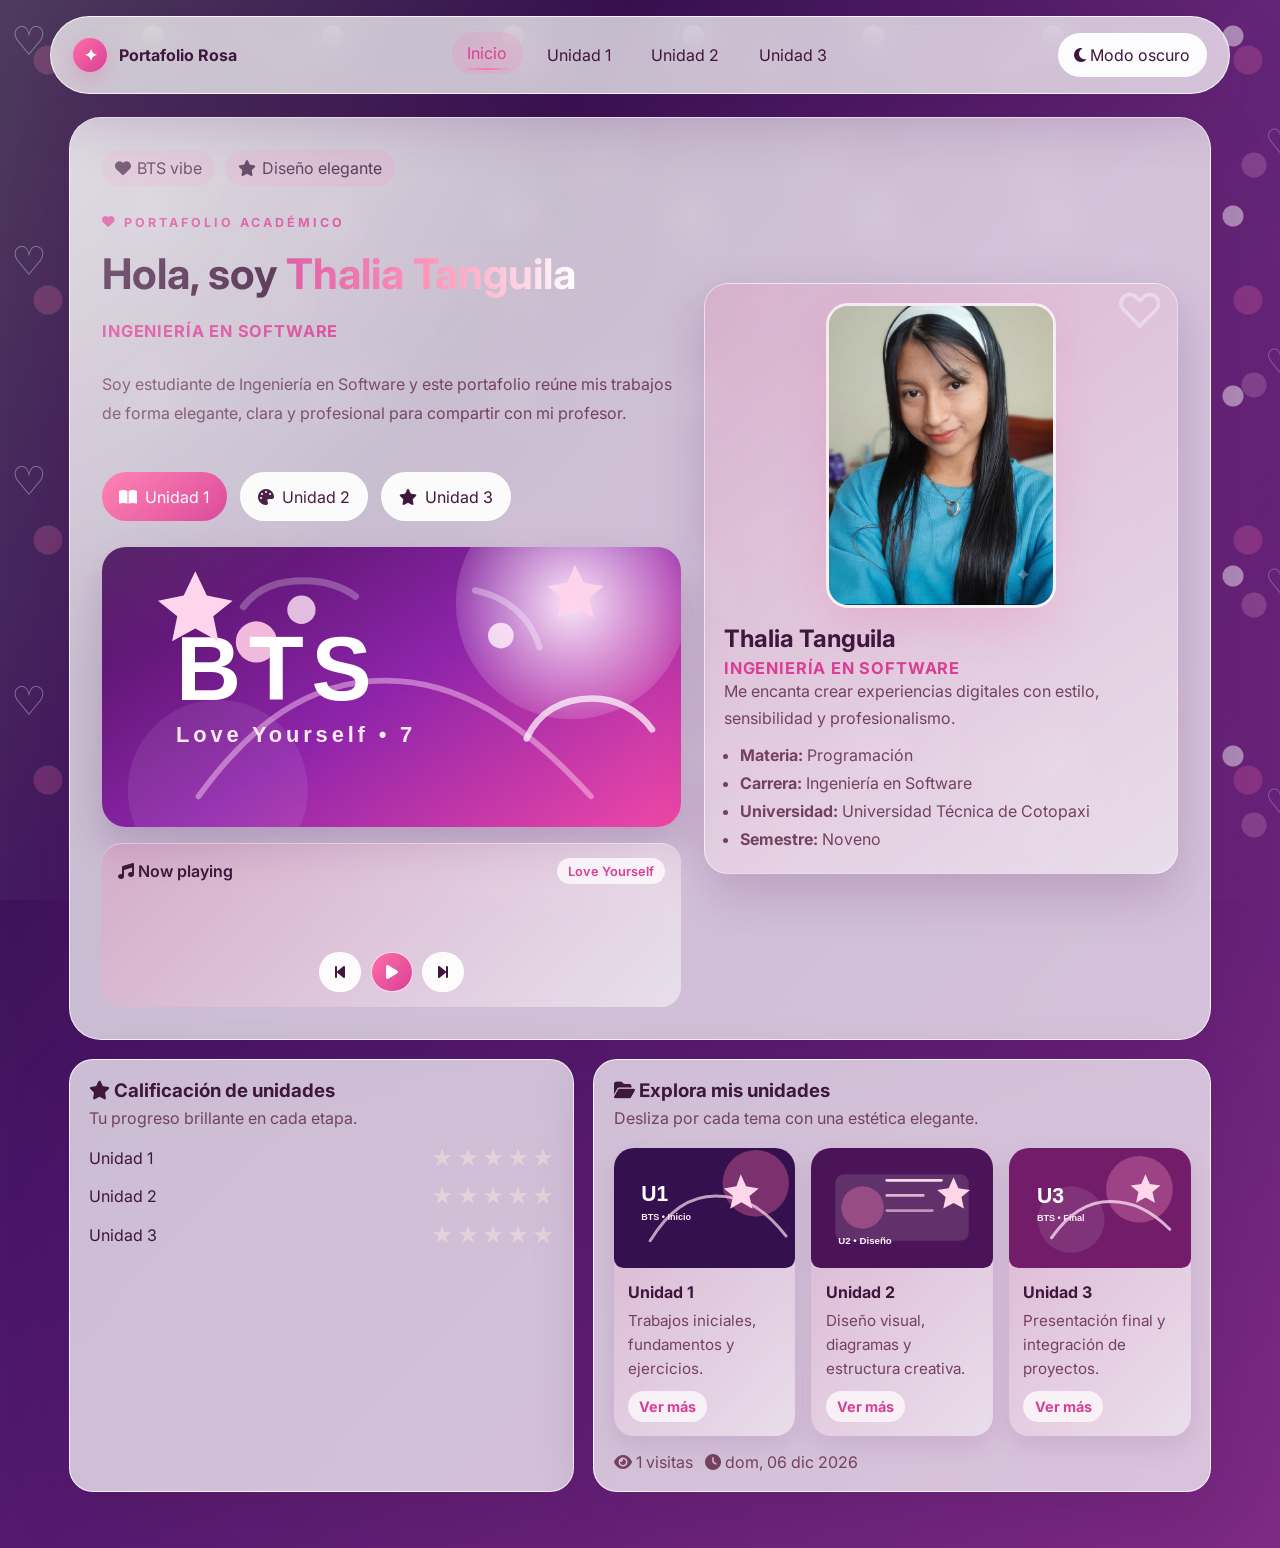
==== index.html @ a25a240a "ggg" ====
<!DOCTYPE html>
<html lang="es">
  <head>
    <meta charset="UTF-8" />
    <meta name="viewport" content="width=device-width, initial-scale=1.0" />
    <title>Portafolio Rosa | Thalia Tanguila</title>
    <meta name="description" content="Portafolio profesional, elegante y moderno para mostrar trabajos de ingeniería en software." />
    <link rel="preconnect" href="https://fonts.googleapis.com" />
    <link rel="preconnect" href="https://fonts.gstatic.com" crossorigin />
    <link href="https://fonts.googleapis.com/css2?family=Inter:wght@300;400;500;600;700;800&display=swap" rel="stylesheet" />
    <link rel="stylesheet" href="https://cdnjs.cloudflare.com/ajax/libs/font-awesome/6.5.2/css/all.min.css" crossorigin="anonymous" referrerpolicy="no-referrer" />
    <link rel="stylesheet" href="css/estilos.css" />
  </head>
  <body>
    <header class="topbar glass">
      <a class="brand" href="index.html"><span>✦</span><strong>Portafolio Rosa</strong></a>
      <nav class="nav-links">
        <a href="index.html" class="active">Inicio</a>
        <a href="unidad1.html">Unidad 1</a>
        <a href="unidad2.html">Unidad 2</a>
        <a href="unidad3.html">Unidad 3</a>
      </nav>
      <button id="themeToggle" class="ghost-btn"><i class="fa-solid fa-moon"></i> Modo oscuro</button>
    </header>

    <main class="container">
      <section class="hero glass reveal">
        <div class="hero-copy">
          <div class="hero-badges">
            <span class="chip"><i class="fa-solid fa-heart"></i> BTS vibe</span>
            <span class="chip"><i class="fa-solid fa-star"></i> Diseño elegante</span>
          </div>
          <p class="eyebrow"><i class="fa-solid fa-heart"></i> Portafolio académico</p>
          <h1>Hola, soy <span id="typed-name">Thalia Tanguila</span></h1>
          <p class="career">Ingeniería en Software</p>
          <p class="intro">Soy estudiante de Ingeniería en Software y este portafolio reúne mis trabajos de forma elegante, clara y profesional para compartir con mi profesor.</p>
          <div class="hero-actions">
            <a class="btn primary" href="unidad1.html"><i class="fa-solid fa-book-open"></i> Unidad 1</a>
            <a class="btn secondary" href="unidad2.html"><i class="fa-solid fa-palette"></i> Unidad 2</a>
            <a class="btn secondary" href="unidad3.html"><i class="fa-solid fa-star"></i> Unidad 3</a>
          </div>

          <div class="hero-visual">
            <img class="hero-image" src="imagenes/bts-hero.svg" alt="Ilustración decorativa de BTS" />
            <div class="music-player">
              <div class="music-player-top">
                <span><i class="fa-solid fa-music"></i> Now playing</span>
                <span class="pill">Love Yourself</span>
              </div>
              <div class="music-wave">
                <span></span><span></span><span></span><span></span><span></span>
              </div>
              <div class="music-player-controls">
                <button type="button" class="ghost-btn small"><i class="fa-solid fa-backward-step"></i></button>
                <button type="button" class="ghost-btn small play"><i class="fa-solid fa-play"></i></button>
                <button type="button" class="ghost-btn small"><i class="fa-solid fa-forward-step"></i></button>
              </div>
            </div>
          </div>
        </div>

        <div class="profile-card">
          <div class="avatar-frame">
            <img src="imagenes/perfil.jpeg" alt="Foto de perfil" />
          </div>
          <div class="profile-info">
            <h2>Thalia Tanguila</h2>
            <p class="career-card">Ingeniería en Software</p>
            <p class="biography">Me encanta crear experiencias digitales con estilo, sensibilidad y profesionalismo.</p>
            <ul>
              <li><strong>Materia:</strong> Programación</li>
              <li><strong>Carrera:</strong> Ingeniería en Software</li>
              <li><strong>Universidad:</strong> Universidad Técnica de Cotopaxi</li>
              <li><strong>Semestre:</strong> Noveno</li>
            </ul>
          </div>
        </div>
      </section>

      <section class="section-grid">
        <article class="glass card reveal">
          <div class="card-heading">
            <h3><i class="fa-solid fa-star"></i> Calificación de unidades</h3>
            <p>Tu progreso brillante en cada etapa.</p>
          </div>
          <div class="rating-table">
            <div class="rating-row"><span>Unidad 1</span><div class="stars" data-unit="1"></div></div>
            <div class="rating-row"><span>Unidad 2</span><div class="stars" data-unit="2"></div></div>
            <div class="rating-row"><span>Unidad 3</span><div class="stars" data-unit="3"></div></div>
          </div>
        </article>

        <article class="glass card reveal">
          <div class="card-heading">
            <h3><i class="fa-solid fa-folder-open"></i> Explora mis unidades</h3>
            <p>Desliza por cada tema con una estética elegante.</p>
          </div>
          <div class="unit-grid">
            <a class="unit-card" href="unidad1.html">
              <img src="imagenes/bts-unidad1.svg" alt="Imagen de la Unidad 1" />
              <div class="unit-body">
                <h4>Unidad 1</h4>
                <p>Trabajos iniciales, fundamentos y ejercicios.</p>
                <span class="unit-link">Ver más</span>
              </div>
            </a>
            <a class="unit-card" href="unidad2.html">
              <img src="imagenes/bts-unidad2.svg" alt="Imagen de la Unidad 2" />
              <div class="unit-body">
                <h4>Unidad 2</h4>
                <p>Diseño visual, diagramas y estructura creativa.</p>
                <span class="unit-link">Ver más</span>
              </div>
            </a>
            <a class="unit-card" href="unidad3.html">
              <img src="imagenes/bts-unidad3.svg" alt="Imagen de la Unidad 3" />
              <div class="unit-body">
                <h4>Unidad 3</h4>
                <p>Presentación final y integración de proyectos.</p>
                <span class="unit-link">Ver más</span>
              </div>
            </a>
          </div>
          <div class="status-bar">
            <span><i class="fa-solid fa-eye"></i> <span id="visitCount">0 visitas</span></span>
            <span><i class="fa-solid fa-clock"></i> <span id="date">--/--/----</span></span>
          </div>
        </article>
      </section>
    </main>

    <button id="backToTop" class="back-top"><i class="fa-solid fa-arrow-up"></i></button>
    <script src="js/script.js"></script>
  </body>
</html>
---- css/estilos.css ----
:root {
  --bg: linear-gradient(135deg, #220b35 0%, #4a1669 45%, #7d2a83 100%);
  --surface: rgba(255, 255, 255, 0.72);
  --surface-strong: rgba(255, 255, 255, 0.94);
  --text: #3f163c;
  --text-muted: #74425f;
  --primary: #ff6fa7;
  --primary-strong: #d93f95;
  --secondary: #ffd7eb;
  --border: rgba(255, 255, 255, 0.8);
  --shadow: 0 22px 60px rgba(76, 20, 88, 0.22);
}

body.theme-dark {
  --bg: linear-gradient(135deg, #190b13 0%, #341225 50%, #4b1830 100%);
  --surface: rgba(32, 12, 23, 0.78);
  --surface-strong: rgba(44, 16, 32, 0.95);
  --text: #fff3f8;
  --text-muted: #f2bfd0;
  --primary: #ff8abb;
  --primary-strong: #ff68a8;
  --secondary: #7a3250;
  --border: rgba(255, 255, 255, 0.12);
  --shadow: 0 20px 55px rgba(0, 0, 0, 0.3);
}

* { box-sizing: border-box; }
html { scroll-behavior: smooth; }
body {
  margin: 0;
  font-family: "Inter", "Segoe UI", sans-serif;
  color: var(--text);
  background: var(--bg);
  min-height: 100vh;
  overflow-x: hidden;
  transition: background 0.4s ease, color 0.4s ease;
  position: relative;
}

body::before,
body::after {
  content: "";
  position: fixed;
  inset: 0;
  pointer-events: none;
  z-index: -3;
}

body::before {
  background-image:
    radial-gradient(circle at 20% 25%, rgba(255, 111, 167, 0.22) 0, rgba(255, 111, 167, 0.22) 14px, transparent 15px),
    radial-gradient(circle at 85% 20%, rgba(255, 255, 255, 0.48) 0, rgba(255, 255, 255, 0.48) 10px, transparent 11px),
    radial-gradient(circle at 70% 75%, rgba(255, 189, 221, 0.2) 0, rgba(255, 189, 221, 0.2) 12px, transparent 13px),
    url("data:image/svg+xml,%3Csvg xmlns='http://www.w3.org/2000/svg' viewBox='0 0 100 100'%3E%3Ctext x='5' y='25' font-size='18' fill='%23ffffff' opacity='0.35'%3E♡%3C/text%3E%3Ctext x='75' y='70' font-size='16' fill='%23ffffff' opacity='0.28'%3E♡%3C/text%3E%3C/svg%3E");
  background-size: 240px 240px, 180px 180px, 220px 220px, 220px 220px;
  animation: drift 18s linear infinite;
}

body::after {
  background: linear-gradient(120deg, rgba(255,255,255,0.2), transparent 35%, rgba(255,111,167,0.14) 70%, transparent);
  mix-blend-mode: screen;
  animation: sweep 14s linear infinite;
}

a { color: inherit; text-decoration: none; }
button, input, textarea, select { font: inherit; }

.glass {
  background: var(--surface);
  border: 1px solid var(--border);
  backdrop-filter: blur(18px);
  -webkit-backdrop-filter: blur(18px);
  box-shadow: var(--shadow);
}

.topbar {
  position: sticky;
  top: 1rem;
  z-index: 40;
  display: flex;
  justify-content: space-between;
  align-items: center;
  padding: 1rem 1.4rem;
  margin: 1rem auto 1.4rem;
  max-width: 1180px;
  border-radius: 999px;
  transition: transform 0.3s ease, box-shadow 0.3s ease;
}
.topbar.scrolled { transform: translateY(6px); box-shadow: 0 18px 40px rgba(228, 62, 142, 0.16); }
.brand { display: flex; align-items: center; gap: 0.7rem; font-weight: 700; }
.brand span {
  display: inline-grid;
  place-items: center;
  width: 34px;
  height: 34px;
  border-radius: 50%;
  background: linear-gradient(135deg, var(--primary), var(--primary-strong));
  color: white;
  box-shadow: 0 8px 20px rgba(228, 62, 142, 0.2);
}
.nav-links { display: flex; gap: 0.6rem; flex-wrap: wrap; }
.nav-links a {
  padding: 0.7rem 0.95rem;
  border-radius: 999px;
  transition: transform 0.25s ease, background 0.25s ease, color 0.25s ease;
  position: relative;
}
.nav-links a::after {
  content: "";
  position: absolute;
  left: 0.7rem;
  right: 0.7rem;
  bottom: 0.28rem;
  height: 2px;
  border-radius: 999px;
  background: linear-gradient(90deg, transparent, var(--primary), transparent);
  transform: scaleX(0);
  transition: transform 0.25s ease;
}
.nav-links a:hover, .nav-links a.active {
  background: rgba(255, 111, 167, 0.16);
  color: var(--primary-strong);
  transform: translateY(-2px);
}
.nav-links a:hover::after, .nav-links a.active::after { transform: scaleX(1); }
.ghost-btn {
  border: 1px solid var(--border);
  background: var(--surface-strong);
  color: var(--text);
  padding: 0.7rem 0.95rem;
  border-radius: 999px;
  cursor: pointer;
  transition: transform 0.25s ease, box-shadow 0.25s ease;
}
.ghost-btn:hover { transform: translateY(-2px); box-shadow: 0 10px 24px rgba(228, 62, 142, 0.16); }

.container { max-width: 1180px; margin: 0 auto; padding: 0 1.2rem 3.5rem; }
.hero, .page-hero, .card, .work-card { animation: riseUp 0.8s ease both; }
.hero {
  display: grid;
  grid-template-columns: 1.1fr 0.9fr;
  gap: 1.4rem;
  align-items: center;
  padding: 2rem;
  border-radius: 32px;
  margin-bottom: 1.2rem;
  position: relative;
  overflow: hidden;
}

.hero-copy {
  display: flex;
  flex-direction: column;
  gap: 0.8rem;
}

.hero-badges {
  display: flex;
  flex-wrap: wrap;
  gap: 0.6rem;
  margin-bottom: 0.2rem;
}

.career,
.career-card {
  margin: 0;
  font-size: 1.02rem;
  font-weight: 700;
  color: var(--primary-strong);
  letter-spacing: 0.05em;
  text-transform: uppercase;
}

.hero-visual {
  display: grid;
  gap: 1rem;
  margin-top: 0.8rem;
}

.hero-image {
  width: 100%;
  max-height: 280px;
  object-fit: cover;
  border-radius: 24px;
  box-shadow: 0 20px 40px rgba(68, 15, 84, 0.2);
}

.music-player {
  display: flex;
  flex-direction: column;
  gap: 0.8rem;
  padding: 0.95rem 1rem;
  border-radius: 20px;
  background: linear-gradient(135deg, rgba(255, 111, 167, 0.2), rgba(255, 255, 255, 0.5));
  box-shadow: inset 0 1px 0 rgba(255, 255, 255, 0.4);
}

.music-player-top {
  display: flex;
  justify-content: space-between;
  align-items: center;
  font-weight: 600;
  color: var(--text);
}

.pill {
  padding: 0.35rem 0.7rem;
  border-radius: 999px;
  background: rgba(255, 255, 255, 0.76);
  color: var(--primary-strong);
  font-size: 0.8rem;
}

.music-wave {
  display: flex;
  align-items: flex-end;
  gap: 0.35rem;
  height: 42px;
}

.music-wave span {
  flex: 1;
  border-radius: 999px;
  background: linear-gradient(180deg, #ff8fc8, #7d2a83);
  animation: pulse 1.2s ease-in-out infinite;
}

.music-wave span:nth-child(2) { animation-delay: 0.15s; }
.music-wave span:nth-child(3) { animation-delay: 0.3s; }
.music-wave span:nth-child(4) { animation-delay: 0.45s; }
.music-wave span:nth-child(5) { animation-delay: 0.6s; }

.music-player-controls {
  display: flex;
  justify-content: center;
  gap: 0.6rem;
}

.ghost-btn.small {
  padding: 0.56rem 0.7rem;
  min-width: 42px;
}

.ghost-btn.small.play {
  background: linear-gradient(135deg, var(--primary), var(--primary-strong));
  color: white;
}
.hero::before {
  content: "";
  position: absolute;
  inset: -20%;
  background: radial-gradient(circle at top left, rgba(255,255,255,0.6), transparent 38%);
  pointer-events: none;
}
.eyebrow {
  display: inline-flex;
  align-items: center;
  gap: 0.45rem;
  text-transform: uppercase;
  letter-spacing: 0.24em;
  font-size: 0.78rem;
  font-weight: 700;
  color: var(--primary-strong);
  margin-bottom: 0.5rem;
}
.hero h1 {
  font-size: clamp(2rem, 3.3vw, 3rem);
  margin: 0 0 0.7rem;
  line-height: 1.1;
}
.hero h1 span {
  background: linear-gradient(90deg, var(--primary-strong), #ff8fb4, #ffffff);
  -webkit-background-clip: text;
  background-clip: text;
  color: transparent;
  animation: glow 2.4s infinite alternate;
}
.intro { color: var(--text-muted); line-height: 1.8; max-width: 650px; }
.hero-actions { display: flex; flex-wrap: wrap; gap: 0.8rem; margin-top: 1rem; }
.btn {
  border: none;
  border-radius: 999px;
  padding: 0.84rem 1.08rem;
  display: inline-flex;
  align-items: center;
  justify-content: center;
  gap: 0.5rem;
  text-decoration: none;
  cursor: pointer;
  transition: transform 0.25s ease, box-shadow 0.25s ease;
}
.btn:hover { transform: translateY(-3px) scale(1.02); box-shadow: 0 12px 26px rgba(228, 62, 142, 0.16); }
.btn.primary { background: linear-gradient(135deg, var(--primary), var(--primary-strong)); color: white; }
.btn.secondary { background: var(--surface-strong); color: var(--text); border: 1px solid var(--border); }
.btn.small { padding: 0.68rem 0.92rem; font-size: 0.95rem; }
.btn.is-hidden { display: none !important; }

.profile-card {
  display: flex;
  flex-direction: column;
  gap: 1rem;
  padding: 1.2rem;
  border-radius: 24px;
  background: linear-gradient(145deg, rgba(255, 111, 167, 0.17), rgba(255,255,255,0.45));
  border: 1px solid rgba(255,255,255,0.48);
  box-shadow: 0 20px 50px rgba(68, 15, 84, 0.2);
  animation: float 5s ease-in-out infinite;
  position: relative;
  overflow: hidden;
}

.profile-card::before {
  content: "♡";
  position: absolute;
  top: -0.2rem;
  right: 0.8rem;
  font-size: 3rem;
  color: rgba(255, 255, 255, 0.38);
  animation: sparkle 2.6s ease-in-out infinite;
}

.avatar-frame {
  display: flex;
  justify-content: center;
}

.profile-card img {
  width: 100%; max-width: 230px;
  border-radius: 22px;
  object-fit: cover;
  align-self: center;
  box-shadow: 0 20px 45px rgba(228, 62, 142, 0.16);
  border: 3px solid rgba(255, 255, 255, 0.72);
}
.profile-info h2 { margin: 0 0 0.3rem; }
.profile-info .biography { color: var(--text-muted); line-height: 1.7; margin: 0 0 0.6rem; }
.profile-card ul { margin: 0; padding-left: 1rem; color: var(--text-muted); line-height: 1.75; }

.section-grid {
  display: grid;
  grid-template-columns: 0.9fr 1.1fr;
  gap: 1.2rem;
}
.card { padding: 1.2rem; border-radius: 24px; }
.card-heading { margin-bottom: 0.8rem; }
.card-heading h3 { margin: 0 0 0.25rem; }
.card-heading p { margin: 0; color: var(--text-muted); line-height: 1.6; }
.rating-table { display: flex; flex-direction: column; gap: 0.8rem; }
.rating-row { display: flex; justify-content: space-between; align-items: center; gap: 0.8rem; }
.stars { display: inline-flex; gap: 0.2rem; }
.star-btn {
  background: transparent;
  border: none;
  color: #f0c453;
  cursor: pointer;
  font-size: 1.35rem;
  padding: 0;
  transition: transform 0.2s ease, filter 0.2s ease;
}
.star-btn:hover { transform: scale(1.16); filter: drop-shadow(0 0 8px rgba(240,196,83,0.7)); }
.star-btn.empty { color: #e4d2db; }
.unit-grid { display: grid; grid-template-columns: repeat(3, minmax(0, 1fr)); gap: 1rem; margin-top: 1rem; }
.unit-card {
  display: flex;
  flex-direction: column;
  min-height: 220px;
  border-radius: 20px;
  overflow: hidden;
  background: linear-gradient(135deg, rgba(255,111,167,0.16), rgba(255,255,255,0.46));
  transition: transform 0.25s ease, box-shadow 0.25s ease;
  box-shadow: 0 10px 24px rgba(76, 20, 88, 0.1);
}
.unit-card:hover { transform: translateY(-4px); box-shadow: 0 14px 32px rgba(228, 62, 142, 0.18); }
.unit-card img {
  width: 100%;
  height: 120px;
  object-fit: cover;
  display: block;
}
.unit-body { padding: 0.9rem; display: flex; flex-direction: column; gap: 0.4rem; }
.unit-card h4 { margin: 0; }
.unit-card p { margin: 0; color: var(--text-muted); line-height: 1.6; font-size: 0.95rem; }
.unit-link {
  display: inline-flex;
  align-self: flex-start;
  margin-top: 0.2rem;
  padding: 0.42rem 0.7rem;
  border-radius: 999px;
  background: rgba(255, 255, 255, 0.72);
  color: var(--primary-strong);
  font-weight: 700;
  font-size: 0.9rem;
}
.status-bar { display: flex; flex-wrap: wrap; gap: 0.8rem; margin-top: 1rem; color: var(--text-muted); }

.page-hero {
  display: flex;
  justify-content: space-between;
  align-items: center;
  gap: 1rem;
  padding: 1.3rem 1.4rem;
  border-radius: 24px;
  margin-bottom: 1.2rem;
}
.hero-badges { display: flex; flex-wrap: wrap; gap: 0.6rem; }
.chip {
  display: inline-flex;
  align-items: center;
  gap: 0.4rem;
  padding: 0.52rem 0.8rem;
  border-radius: 999px;
  background: rgba(255, 111, 167, 0.15);
  color: var(--text);
}

.work-grid {
  display: grid;
  grid-template-columns: repeat(3, minmax(0, 1fr));
  gap: 1.1rem;
}
.work-card {
  display: flex;
  flex-direction: column;
  border-radius: 24px;
  overflow: hidden;
  padding: 0;
}
.work-image {
  width: 100%;
  height: 200px;
  object-fit: cover;
  display: block;
}
.work-body { padding: 1rem 1rem 1.1rem; display: flex; flex-direction: column; gap: 0.7rem; }
.work-body h3 { margin: 0; }
.work-body p { margin: 0; color: var(--text-muted); line-height: 1.7; }
.work-meta { color: var(--primary-strong); font-size: 0.92rem; font-weight: 600; }
.work-actions { display: flex; flex-wrap: wrap; gap: 0.6rem; margin-top: 0.2rem; }

.back-top {
  position: fixed;
  right: 1rem;
  bottom: 1rem;
  border: none;
  border-radius: 50%;
  width: 52px;
  height: 52px;
  background: linear-gradient(135deg, var(--primary), var(--primary-strong));
  color: white;
  font-size: 1.1rem;
  cursor: pointer;
  box-shadow: 0 10px 24px rgba(228, 62, 142, 0.2);
  opacity: 0;
  pointer-events: none;
  transition: opacity 0.25s ease, transform 0.25s ease;
}
.back-top.show { opacity: 1; pointer-events: auto; transform: translateY(0); }
.back-top:hover { transform: translateY(-3px); }

.reveal { opacity: 0; transform: translateY(22px); transition: opacity 0.7s ease, transform 0.7s ease; }
.reveal.is-visible { opacity: 1; transform: translateY(0); }

@keyframes riseUp {
  from { opacity: 0; transform: translateY(16px); }
  to { opacity: 1; transform: translateY(0); }
}

@keyframes drift {
  from { transform: translate3d(0, 0, 0); }
  to { transform: translate3d(20px, -18px, 0); }
}

@keyframes sweep {
  from { transform: translateX(-20%); }
  to { transform: translateX(20%); }
}

@keyframes glow {
  from { filter: drop-shadow(0 0 0 rgba(255, 111, 167, 0.1)); }
  to { filter: drop-shadow(0 0 12px rgba(255, 111, 167, 0.35)); }
}

@keyframes float {
  0%, 100% { transform: translateY(0px); }
  50% { transform: translateY(-6px); }
}

@keyframes pulse {
  0%, 100% { transform: scaleY(0.65); opacity: 0.55; }
  50% { transform: scaleY(1.05); opacity: 1; }
}

@keyframes sparkle {
  0%, 100% { transform: translateY(0) scale(1); opacity: 0.8; }
  50% { transform: translateY(-5px) scale(1.08); opacity: 1; }
}

@media (max-width: 900px) {
  .hero {
    grid-template-columns: 1fr;
  }
  .section-grid {
    grid-template-columns: 1fr;
  }
  .unit-grid {
    grid-template-columns: 1fr;
  }
  .topbar {
    border-radius: 24px;
    flex-wrap: wrap;
    gap: 0.8rem;
  }
}

@keyframes riseUp { from { opacity: 0; transform: translateY(24px); } to { opacity: 1; transform: translateY(0); } }
@keyframes float { 0%, 100% { transform: translateY(0); } 50% { transform: translateY(-10px); } }
@keyframes glow { 0% { text-shadow: 0 0 6px rgba(228,62,142,0.16); } 100% { text-shadow: 0 0 14px rgba(228,62,142,0.26); } }
@keyframes drift { 0% { transform: translate3d(0,0,0); } 100% { transform: translate3d(28px, 20px, 0); } }
@keyframes sweep { 0% { transform: translateX(-14%); } 100% { transform: translateX(14%); } }

@media (max-width: 980px) {
  .hero, .section-grid, .work-grid { grid-template-columns: 1fr; }
  .page-hero { flex-direction: column; align-items: flex-start; }
  .unit-grid { grid-template-columns: 1fr; }
}

@media (max-width: 700px) {
  .topbar { flex-direction: column; border-radius: 24px; gap: 0.8rem; padding: 1rem; }
  .nav-links { justify-content: center; }
  .hero, .card, .page-hero { padding: 1rem; }
  .hero-actions { flex-direction: column; }
  .work-grid { grid-template-columns: 1fr; }
}

  bottom: 1rem;
  border: none;
  border-radius: 50%;
  width: 52px;
  height: 52px;
  background: linear-gradient(135deg, var(--primary), var(--primary-strong));
  color: white;
  font-size: 1.15rem;
  cursor: pointer;
  box-shadow: 0 10px 24px rgba(63,168,255,0.25);
  opacity: 0;
  pointer-events: none;
  transition: opacity 0.3s ease, transform 0.3s ease;
}
.back-top.show { opacity: 1; pointer-events: auto; transform: translateY(0); }
.back-top:hover { transform: translateY(-3px) scale(1.05); }

.modal { position: fixed; inset: 0; display: flex; align-items: center; justify-content: center; background: rgba(4, 14, 27, 0.58); z-index: 80; padding: 1rem; }
.modal.hidden { display: none; }
.modal-content {
  width: min(600px, 100%);
  padding: 1.2rem;
  border-radius: 24px;
  position: relative;
  max-height: 90vh;
  overflow: auto;
}
.close-btn { position: absolute; top: 1rem; right: 1rem; border: none; background: transparent; font-size: 1.15rem; cursor: pointer; }
.modal-body video, .modal-body iframe { width: 100%; border-radius: 16px; min-height: 260px; }
.form-group { display: flex; flex-direction: column; gap: 0.4rem; margin-top: 0.8rem; }
.form-group input, .form-group textarea { border: 1px solid var(--border); border-radius: 12px; padding: 0.7rem; background: var(--surface-strong); color: var(--text); }

.reveal { opacity: 0; transform: translateY(24px); transition: opacity 0.8s ease, transform 0.8s ease; }
.reveal.is-visible { opacity: 1; transform: translateY(0); }

.typed-cursor { animation: blink 0.8s infinite; }

@keyframes riseUp { from { opacity: 0; transform: translateY(24px); } to { opacity: 1; transform: translateY(0); } }
@keyframes float { 0%, 100% { transform: translateY(0) translateX(0); } 50% { transform: translateY(-16px) translateX(10px); } }
@keyframes glow { 0% { text-shadow: 0 0 6px rgba(63,168,255,0.18); } 100% { text-shadow: 0 0 16px rgba(63,168,255,0.32); } }
@keyframes pulse { 0%, 100% { transform: scale(0.95); opacity: 0.55; } 50% { transform: scale(1.08); opacity: 0.9; } }
@keyframes spin { to { transform: rotate(360deg); } }
@keyframes drift { 0% { transform: translate3d(0,0,0); } 100% { transform: translate3d(40px, 30px, 0); } }
@keyframes sweep { 0% { transform: translateX(-16%); } 100% { transform: translateX(16%); } }
@keyframes ripple { to { transform: scale(2.5); opacity: 0; } }
@keyframes blink { 50% { opacity: 0; } }

@media (max-width: 980px) {
  .hero-content, .overview-grid, .skills-grid, .achievements-grid, .gallery-grid, .video-grid, .topics-grid, .unit-grid { grid-template-columns: 1fr; }
  .page-hero { flex-direction: column; align-items: flex-start; }
  .search-box input { min-width: 100%; }
}

@media (max-width: 700px) {
  .topbar { flex-direction: column; border-radius: 24px; gap: 0.8rem; padding: 1rem; }
  .nav-links { justify-content: center; }
  .hero, .card, .topic-card, .unit-card, .page-hero, .section-card { padding: 1rem; }
  .mini-stats { grid-template-columns: 1fr; }
  .widget-head { flex-direction: column; align-items: flex-start; }
  .hero-actions { flex-direction: column; align-items: stretch; }
}
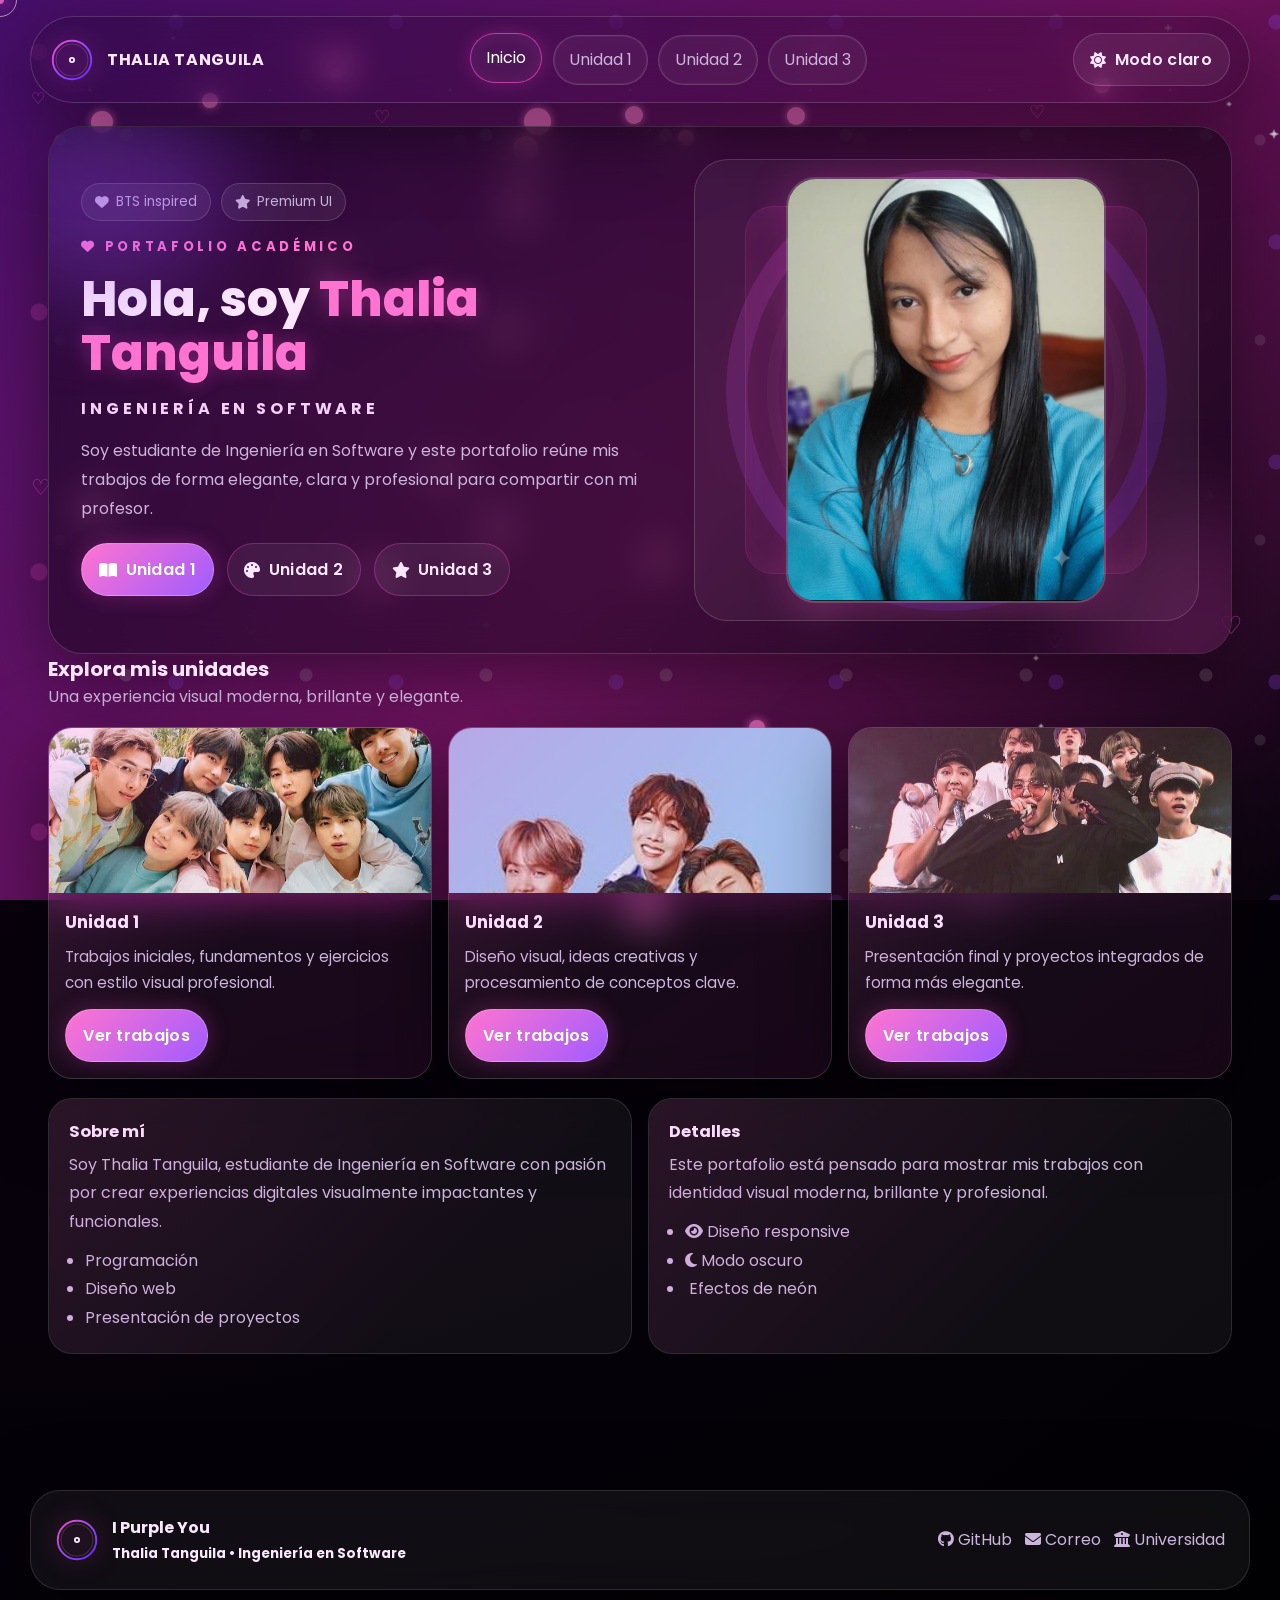
==== commit 49c8990b: "bhj" ====
--- a/index.html
+++ b/index.html
@@ -3,133 +3,132 @@
   <head>
     <meta charset="UTF-8" />
     <meta name="viewport" content="width=device-width, initial-scale=1.0" />
-    <title>Portafolio Rosa | Thalia Tanguila</title>
+    <title>Portafolio BTS | Thalia Tanguila</title>
     <meta name="description" content="Portafolio profesional, elegante y moderno para mostrar trabajos de ingeniería en software." />
     <link rel="preconnect" href="https://fonts.googleapis.com" />
     <link rel="preconnect" href="https://fonts.gstatic.com" crossorigin />
-    <link href="https://fonts.googleapis.com/css2?family=Inter:wght@300;400;500;600;700;800&display=swap" rel="stylesheet" />
+    <link href="https://fonts.googleapis.com/css2?family=Poppins:wght@300;400;500;600;700;800&family=Montserrat:wght@500;600;700&family=Outfit:wght@400;500;600;700&family=Space+Grotesk:wght@400;500;700&display=swap" rel="stylesheet" />
     <link rel="stylesheet" href="https://cdnjs.cloudflare.com/ajax/libs/font-awesome/6.5.2/css/all.min.css" crossorigin="anonymous" referrerpolicy="no-referrer" />
-    <link rel="stylesheet" href="css/estilos.css" />
+    <link rel="stylesheet" href="style.css" />
   </head>
   <body>
-    <header class="topbar glass">
-      <a class="brand" href="index.html"><span>✦</span><strong>Portafolio Rosa</strong></a>
-      <nav class="nav-links">
-        <a href="index.html" class="active">Inicio</a>
-        <a href="unidad1.html">Unidad 1</a>
-        <a href="unidad2.html">Unidad 2</a>
-        <a href="unidad3.html">Unidad 3</a>
-      </nav>
-      <button id="themeToggle" class="ghost-btn"><i class="fa-solid fa-moon"></i> Modo oscuro</button>
-    </header>
+    <div class="site-shell">
+      <header class="topbar glass">
+        <a class="brand" href="index.html">
+          <img src="imagenes/bts-logo.svg" alt="Logo BTS" />
+          <strong>Thalia Tanguila</strong>
+        </a>
+        <nav class="nav-links">
+          <a href="index.html" class="active">Inicio</a>
+          <a href="unidad1.html">Unidad 1</a>
+          <a href="unidad2.html">Unidad 2</a>
+          <a href="unidad3.html">Unidad 3</a>
+        </nav>
+        <button id="themeToggle" class="ghost-btn"><i class="fa-solid fa-moon"></i> Modo oscuro</button>
+      </header>
 
-    <main class="container">
-      <section class="hero glass reveal">
-        <div class="hero-copy">
-          <div class="hero-badges">
-            <span class="chip"><i class="fa-solid fa-heart"></i> BTS vibe</span>
-            <span class="chip"><i class="fa-solid fa-star"></i> Diseño elegante</span>
-          </div>
-          <p class="eyebrow"><i class="fa-solid fa-heart"></i> Portafolio académico</p>
-          <h1>Hola, soy <span id="typed-name">Thalia Tanguila</span></h1>
-          <p class="career">Ingeniería en Software</p>
-          <p class="intro">Soy estudiante de Ingeniería en Software y este portafolio reúne mis trabajos de forma elegante, clara y profesional para compartir con mi profesor.</p>
-          <div class="hero-actions">
-            <a class="btn primary" href="unidad1.html"><i class="fa-solid fa-book-open"></i> Unidad 1</a>
-            <a class="btn secondary" href="unidad2.html"><i class="fa-solid fa-palette"></i> Unidad 2</a>
-            <a class="btn secondary" href="unidad3.html"><i class="fa-solid fa-star"></i> Unidad 3</a>
+      <main class="container">
+        <section class="hero glass reveal">
+          <div class="hero-copy">
+            <div class="hero-badges">
+              <span class="badge"><i class="fa-solid fa-heart"></i> BTS inspired</span>
+              <span class="badge"><i class="fa-solid fa-star"></i> Premium UI</span>
+            </div>
+            <p class="eyebrow"><i class="fa-solid fa-heart"></i> Portafolio académico</p>
+            <h1>Hola, soy <span id="typed-name">Thalia Tanguila</span></h1>
+            <p class="career">Ingeniería en Software</p>
+            <p class="intro">Soy estudiante de Ingeniería en Software y este portafolio reúne mis trabajos de forma elegante, clara y profesional para compartir con mi profesor.</p>
+            <div class="hero-actions">
+              <a class="btn btn-primary" href="unidad1.html"><i class="fa-solid fa-book-open"></i> Unidad 1</a>
+              <a class="btn btn-secondary" href="unidad2.html"><i class="fa-solid fa-palette"></i> Unidad 2</a>
+              <a class="btn btn-secondary" href="unidad3.html"><i class="fa-solid fa-star"></i> Unidad 3</a>
+            </div>
           </div>
 
-          <div class="hero-visual">
-            <img class="hero-image" src="imagenes/bts-hero.svg" alt="Ilustración decorativa de BTS" />
-            <div class="music-player">
-              <div class="music-player-top">
-                <span><i class="fa-solid fa-music"></i> Now playing</span>
-                <span class="pill">Love Yourself</span>
-              </div>
-              <div class="music-wave">
-                <span></span><span></span><span></span><span></span><span></span>
-              </div>
-              <div class="music-player-controls">
-                <button type="button" class="ghost-btn small"><i class="fa-solid fa-backward-step"></i></button>
-                <button type="button" class="ghost-btn small play"><i class="fa-solid fa-play"></i></button>
-                <button type="button" class="ghost-btn small"><i class="fa-solid fa-forward-step"></i></button>
-              </div>
+          <div class="media-card">
+            <div class="profile-backdrop"></div>
+            <img class="profile-photo" src="imagenes/perfil.jpeg" alt="Foto de perfil" />
+          </div>
+        </section>
+
+        <section class="section-head reveal">
+          <div>
+            <h2>Explora mis unidades</h2>
+            <p>Una experiencia visual moderna, brillante y elegante.</p>
+          </div>
+        </section>
+
+        <section class="unit-grid">
+          <article class="unit-card glass reveal">
+            <img src="imagenes/bts1.jpg" alt="Unidad 1" />
+            <div class="unit-body">
+              <h3>Unidad 1</h3>
+              <p>Trabajos iniciales, fundamentos y ejercicios con estilo visual profesional.</p>
+              <a class="btn btn-primary" href="unidad1.html">Ver trabajos</a>
+            </div>
+          </article>
+
+          <article class="unit-card glass reveal">
+            <img src="imagenes/bts2.jpg" alt="Unidad 2" />
+            <div class="unit-body">
+              <h3>Unidad 2</h3>
+              <p>Diseño visual, ideas creativas y procesamiento de conceptos clave.</p>
+              <a class="btn btn-primary" href="unidad2.html">Ver trabajos</a>
+            </div>
+          </article>
+
+          <article class="unit-card glass reveal">
+            <img src="imagenes/bts3.jpg" alt="Unidad 3" />
+            <div class="unit-body">
+              <h3>Unidad 3</h3>
+              <p>Presentación final y proyectos integrados de forma más elegante.</p>
+              <a class="btn btn-primary" href="unidad3.html">Ver trabajos</a>
+            </div>
+          </article>
+        </section>
+
+        <section class="about-grid">
+          <article class="card reveal">
+            <h3>Sobre mí</h3>
+            <p>Soy Thalia Tanguila, estudiante de Ingeniería en Software con pasión por crear experiencias digitales visualmente impactantes y funcionales.</p>
+            <ul>
+              <li>Programación</li>
+              <li>Diseño web</li>
+              <li>Presentación de proyectos</li>
+            </ul>
+          </article>
+
+          <article class="card reveal">
+            <h3>Detalles</h3>
+            <p>Este portafolio está pensado para mostrar mis trabajos con identidad visual moderna, brillante y profesional.</p>
+            <ul>
+              <li><i class="fa-solid fa-eye"></i> Diseño responsive</li>
+              <li><i class="fa-solid fa-moon"></i> Modo oscuro</li>
+              <li><i class="fa-solid fa-sparkles"></i> Efectos de neón</li>
+            </ul>
+          </article>
+        </section>
+      </main>
+
+      <footer class="footer">
+        <div class="footer-card glass">
+          <div class="footer-brand">
+            <img src="imagenes/bts-logo.svg" alt="Logo BTS" />
+            <div>
+              <div>I Purple You</div>
+              <small>Thalia Tanguila • Ingeniería en Software</small>
             </div>
           </div>
-        </div>
-
-        <div class="profile-card">
-          <div class="avatar-frame">
-            <img src="imagenes/perfil.jpeg" alt="Foto de perfil" />
-          </div>
-          <div class="profile-info">
-            <h2>Thalia Tanguila</h2>
-            <p class="career-card">Ingeniería en Software</p>
-            <p class="biography">Me encanta crear experiencias digitales con estilo, sensibilidad y profesionalismo.</p>
-            <ul>
-              <li><strong>Materia:</strong> Programación</li>
-              <li><strong>Carrera:</strong> Ingeniería en Software</li>
-              <li><strong>Universidad:</strong> Universidad Técnica de Cotopaxi</li>
-              <li><strong>Semestre:</strong> Noveno</li>
-            </ul>
+          <div class="footer-links">
+            <a href="https://github.com/" target="_blank" rel="noopener"><i class="fa-brands fa-github"></i> GitHub</a>
+            <a href="mailto:thalia@example.com"><i class="fa-solid fa-envelope"></i> Correo</a>
+            <a href="#"><i class="fa-solid fa-university"></i> Universidad</a>
           </div>
         </div>
-      </section>
-
-      <section class="section-grid">
-        <article class="glass card reveal">
-          <div class="card-heading">
-            <h3><i class="fa-solid fa-star"></i> Calificación de unidades</h3>
-            <p>Tu progreso brillante en cada etapa.</p>
-          </div>
-          <div class="rating-table">
-            <div class="rating-row"><span>Unidad 1</span><div class="stars" data-unit="1"></div></div>
-            <div class="rating-row"><span>Unidad 2</span><div class="stars" data-unit="2"></div></div>
-            <div class="rating-row"><span>Unidad 3</span><div class="stars" data-unit="3"></div></div>
-          </div>
-        </article>
-
-        <article class="glass card reveal">
-          <div class="card-heading">
-            <h3><i class="fa-solid fa-folder-open"></i> Explora mis unidades</h3>
-            <p>Desliza por cada tema con una estética elegante.</p>
-          </div>
-          <div class="unit-grid">
-            <a class="unit-card" href="unidad1.html">
-              <img src="imagenes/bts-unidad1.svg" alt="Imagen de la Unidad 1" />
-              <div class="unit-body">
-                <h4>Unidad 1</h4>
-                <p>Trabajos iniciales, fundamentos y ejercicios.</p>
-                <span class="unit-link">Ver más</span>
-              </div>
-            </a>
-            <a class="unit-card" href="unidad2.html">
-              <img src="imagenes/bts-unidad2.svg" alt="Imagen de la Unidad 2" />
-              <div class="unit-body">
-                <h4>Unidad 2</h4>
-                <p>Diseño visual, diagramas y estructura creativa.</p>
-                <span class="unit-link">Ver más</span>
-              </div>
-            </a>
-            <a class="unit-card" href="unidad3.html">
-              <img src="imagenes/bts-unidad3.svg" alt="Imagen de la Unidad 3" />
-              <div class="unit-body">
-                <h4>Unidad 3</h4>
-                <p>Presentación final y integración de proyectos.</p>
-                <span class="unit-link">Ver más</span>
-              </div>
-            </a>
-          </div>
-          <div class="status-bar">
-            <span><i class="fa-solid fa-eye"></i> <span id="visitCount">0 visitas</span></span>
-            <span><i class="fa-solid fa-clock"></i> <span id="date">--/--/----</span></span>
-          </div>
-        </article>
-      </section>
-    </main>
+      </footer>
+    </div>
 
     <button id="backToTop" class="back-top"><i class="fa-solid fa-arrow-up"></i></button>
-    <script src="js/script.js"></script>
+    <script src="script.js"></script>
   </body>
 </html>
--- a/style.css
+++ b/style.css
@@ -0,0 +1,810 @@
+/* =========================
+   BTS-inspired premium portfolio
+   ========================= */
+
+:root {
+  --bg: radial-gradient(circle at top left, #3b0f53 0%, #1b0724 35%, #08010f 100%);
+  --bg-2: linear-gradient(135deg, rgba(121, 31, 166, 0.9) 0%, rgba(255, 41, 171, 0.85) 50%, rgba(32, 8, 54, 0.95) 100%);
+  --panel: rgba(13, 6, 28, 0.38);
+  --panel-strong: rgba(22, 10, 42, 0.72);
+  --text: #f9e3ff;
+  --muted: #d7b7ed;
+  --line: rgba(255, 255, 255, 0.18);
+  --accent: #ff4fcf;
+  --accent-2: #9b4dff;
+  --accent-3: #6d2cff;
+  --shadow: 0 22px 60px rgba(0, 0, 0, 0.34);
+  --glow: 0 0 22px rgba(255, 79, 207, 0.45);
+}
+
+body.theme-dark {
+  --bg: radial-gradient(circle at top left, #16051f 0%, #09010e 40%, #020104 100%);
+  --bg-2: linear-gradient(135deg, rgba(73, 15, 112, 0.95) 0%, rgba(124, 20, 105, 0.9) 55%, rgba(8, 4, 13, 0.98) 100%);
+  --panel: rgba(6, 3, 14, 0.5);
+  --panel-strong: rgba(13, 6, 24, 0.76);
+  --text: #fbe8ff;
+  --muted: #ccb5dd;
+  --line: rgba(255, 255, 255, 0.16);
+  --accent: #ff74d0;
+  --accent-2: #a15bff;
+  --accent-3: #4d15af;
+  --shadow: 0 24px 80px rgba(0, 0, 0, 0.5);
+  --glow: 0 0 28px rgba(255, 116, 208, 0.45);
+}
+
+* {
+  box-sizing: border-box;
+  margin: 0;
+  padding: 0;
+}
+
+html {
+  scroll-behavior: smooth;
+}
+
+body {
+  font-family: 'Poppins', 'Montserrat', 'Segoe UI', sans-serif;
+  color: var(--text);
+  background: var(--bg);
+  min-height: 100vh;
+  overflow-x: hidden;
+  position: relative;
+  transition: background 0.5s ease, color 0.5s ease;
+  cursor: none;
+}
+
+body::before,
+body::after {
+  content: '';
+  position: fixed;
+  inset: 0;
+  pointer-events: none;
+  z-index: 0;
+}
+
+body::before {
+  background:
+    radial-gradient(circle at 15% 20%, rgba(255, 79, 207, 0.24) 0 8px, transparent 9px),
+    radial-gradient(circle at 80% 10%, rgba(155, 77, 255, 0.24) 0 7px, transparent 8px),
+    radial-gradient(circle at 70% 75%, rgba(255, 255, 255, 0.15) 0 6px, transparent 7px),
+    radial-gradient(circle at 30% 70%, rgba(255, 255, 255, 0.1) 0 5px, transparent 6px),
+    radial-gradient(1200px 700px at 50% 50%, rgba(255, 79, 207, 0.12), transparent 70%),
+    var(--bg-2);
+  background-size: 260px 260px, 220px 220px, 180px 180px, 200px 200px, auto, auto;
+  animation: drift 22s linear infinite;
+}
+
+body::after {
+  background-image:
+    radial-gradient(circle, rgba(255,255,255,0.85) 0 1px, transparent 2px),
+    radial-gradient(circle, rgba(255,255,255,0.6) 0 1px, transparent 2px);
+  background-size: 180px 180px, 260px 260px;
+  opacity: 0.22;
+  mix-blend-mode: screen;
+  animation: twinkle 8s linear infinite;
+}
+
+body .cursor-dot,
+body .cursor-ring {
+  position: fixed;
+  left: 0;
+  top: 0;
+  pointer-events: none;
+  border-radius: 999px;
+  transform: translate(-50%, -50%);
+  z-index: 90;
+}
+
+body .cursor-dot {
+  width: 8px;
+  height: 8px;
+  background: var(--accent);
+  box-shadow: 0 0 16px var(--accent);
+}
+
+body .cursor-ring {
+  width: 34px;
+  height: 34px;
+  border: 1px solid rgba(255,255,255,0.55);
+  backdrop-filter: blur(10px);
+  transition: width 0.2s ease, height 0.2s ease, border-color 0.2s ease;
+}
+
+body .cursor-ring.is-active {
+  width: 56px;
+  height: 56px;
+  border-color: var(--accent);
+  box-shadow: 0 0 18px rgba(255, 79, 207, 0.4);
+}
+
+body .particle,
+body .spark,
+body .heart {
+  position: fixed;
+  pointer-events: none;
+  z-index: 1;
+  opacity: 0.85;
+}
+
+body .particle {
+  width: 6px;
+  height: 6px;
+  border-radius: 50%;
+  background: var(--accent);
+  box-shadow: 0 0 10px var(--accent);
+  animation: floatParticle 8s linear infinite;
+}
+
+body .spark {
+  width: 8px;
+  height: 8px;
+  background: rgba(255,255,255,0.9);
+  clip-path: polygon(50% 0%, 61% 35%, 100% 50%, 61% 65%, 50% 100%, 39% 65%, 0% 50%, 39% 35%);
+  animation: sparkle 2.4s ease-in-out infinite;
+}
+
+body .heart {
+  font-size: 1rem;
+  color: rgba(255, 79, 207, 0.8);
+  animation: floatHeart 5s ease-in-out infinite;
+}
+
+img {
+  max-width: 100%;
+  display: block;
+}
+
+a {
+  color: inherit;
+  text-decoration: none;
+}
+
+button,
+input,
+textarea,
+select {
+  font: inherit;
+}
+
+button {
+  cursor: none;
+}
+
+.glass {
+  background: var(--panel);
+  border: 1px solid var(--line);
+  backdrop-filter: blur(20px);
+  -webkit-backdrop-filter: blur(20px);
+  box-shadow: var(--shadow);
+}
+
+.site-shell {
+  position: relative;
+  z-index: 2;
+}
+
+.topbar {
+  position: sticky;
+  top: 1rem;
+  z-index: 60;
+  max-width: 1220px;
+  margin: 1rem auto 1.4rem;
+  padding: 1rem 1.2rem;
+  border-radius: 999px;
+  display: flex;
+  justify-content: space-between;
+  align-items: center;
+  gap: 1rem;
+  background: rgba(7, 3, 16, 0.24);
+  border: 1px solid rgba(255, 255, 255, 0.16);
+  backdrop-filter: blur(18px);
+  -webkit-backdrop-filter: blur(18px);
+}
+
+.brand {
+  display: inline-flex;
+  align-items: center;
+  gap: 0.8rem;
+  font-weight: 700;
+  letter-spacing: 0.04em;
+  text-transform: uppercase;
+}
+
+.brand img {
+  width: 44px;
+  height: 44px;
+  border-radius: 50%;
+  filter: drop-shadow(0 0 12px rgba(255, 79, 207, 0.7));
+  transition: transform 0.25s ease, filter 0.25s ease;
+}
+
+.brand:hover img {
+  transform: scale(1.08) rotate(-6deg);
+  filter: drop-shadow(0 0 22px rgba(255, 79, 207, 0.95));
+}
+
+.nav-links {
+  display: flex;
+  flex-wrap: wrap;
+  gap: 0.65rem;
+}
+
+.nav-links a,
+.btn,
+.ghost-btn {
+  position: relative;
+  overflow: hidden;
+  transition: transform 0.25s ease, box-shadow 0.25s ease, border-color 0.25s ease, background 0.25s ease;
+}
+
+.nav-links a {
+  display: inline-flex;
+  align-items: center;
+  justify-content: center;
+  padding: 0.72rem 0.95rem;
+  border-radius: 999px;
+  border: 1px solid rgba(255,255,255,0.16);
+  color: var(--muted);
+  background: rgba(255,255,255,0.04);
+  box-shadow: inset 0 0 0 1px rgba(255,255,255,0.06);
+}
+
+.nav-links a:hover,
+.nav-links a.active {
+  color: white;
+  border-color: rgba(255, 79, 207, 0.65);
+  box-shadow: 0 0 18px rgba(255, 79, 207, 0.22), inset 0 0 18px rgba(255, 79, 207, 0.1);
+  transform: translateY(-2px);
+}
+
+.btn,
+.ghost-btn {
+  display: inline-flex;
+  align-items: center;
+  justify-content: center;
+  gap: 0.5rem;
+  border-radius: 999px;
+  border: 1px solid rgba(255,255,255,0.16);
+  padding: 0.82rem 1.05rem;
+  font-weight: 600;
+  letter-spacing: 0.02em;
+}
+
+.btn:hover,
+.ghost-btn:hover,
+.unit-card:hover,
+.work-card:hover {
+  transform: translateY(-3px) scale(1.01);
+  box-shadow: 0 12px 30px rgba(255, 79, 207, 0.16);
+}
+
+.btn-primary {
+  background: linear-gradient(135deg, var(--accent), var(--accent-2));
+  color: white;
+  box-shadow: 0 0 22px rgba(255, 79, 207, 0.26);
+  border-color: rgba(255,255,255,0.22);
+}
+
+.btn-secondary {
+  background: rgba(255,255,255,0.06);
+  color: var(--text);
+  border-color: rgba(255, 79, 207, 0.3);
+}
+
+.ghost-btn {
+  background: rgba(255,255,255,0.06);
+  color: var(--text);
+}
+
+.ghost-btn:hover {
+  border-color: rgba(255, 79, 207, 0.5);
+}
+
+.container {
+  max-width: 1220px;
+  margin: 0 auto;
+  padding: 0 1.15rem 4rem;
+  position: relative;
+  z-index: 2;
+}
+
+.hero {
+  display: grid;
+  grid-template-columns: 1.08fr 0.92fr;
+  gap: 1.25rem;
+  align-items: center;
+  padding: 2rem;
+  border-radius: 34px;
+  position: relative;
+  overflow: hidden;
+}
+
+.hero::before,
+.hero::after {
+  content: '';
+  position: absolute;
+  border-radius: 50%;
+  filter: blur(48px);
+  pointer-events: none;
+  animation: pulseGlow 6s ease-in-out infinite;
+}
+
+.hero::before {
+  width: 260px;
+  height: 260px;
+  background: rgba(155, 77, 255, 0.32);
+  left: -80px;
+  top: -90px;
+}
+
+.hero::after {
+  width: 240px;
+  height: 240px;
+  background: rgba(255, 79, 207, 0.2);
+  right: -90px;
+  bottom: -100px;
+}
+
+.hero-copy {
+  display: flex;
+  flex-direction: column;
+  gap: 1rem;
+}
+
+.hero-badges {
+  display: flex;
+  flex-wrap: wrap;
+  gap: 0.6rem;
+}
+
+.badge {
+  display: inline-flex;
+  align-items: center;
+  gap: 0.45rem;
+  padding: 0.5rem 0.8rem;
+  border-radius: 999px;
+  border: 1px solid rgba(255,255,255,0.16);
+  background: rgba(255,255,255,0.07);
+  color: var(--muted);
+  font-size: 0.86rem;
+}
+
+.eyebrow {
+  font-size: 0.82rem;
+  text-transform: uppercase;
+  letter-spacing: 0.28em;
+  color: var(--accent);
+  font-weight: 700;
+}
+
+.hero h1 {
+  font-size: clamp(2rem, 3.8vw, 3.4rem);
+  line-height: 1.1;
+  font-weight: 800;
+  max-width: 640px;
+}
+
+.hero h1 span {
+  color: var(--accent);
+  text-shadow: 0 0 20px rgba(255, 79, 207, 0.36);
+}
+
+.hero .career,
+.hero .career-card {
+  font-size: 1rem;
+  font-weight: 700;
+  letter-spacing: 0.24em;
+  text-transform: uppercase;
+  color: #f6d0f8;
+}
+
+.hero .intro {
+  color: var(--muted);
+  line-height: 1.8;
+  max-width: 650px;
+  font-size: 1rem;
+}
+
+.hero-actions {
+  display: flex;
+  flex-wrap: wrap;
+  gap: 0.8rem;
+  margin-top: 0.2rem;
+}
+
+.media-card {
+  position: relative;
+  display: flex;
+  justify-content: center;
+  align-items: center;
+  min-height: 440px;
+  padding: 1.1rem;
+  border-radius: 34px;
+  background: rgba(255,255,255,0.05);
+  border: 1px solid rgba(255,255,255,0.16);
+  overflow: hidden;
+}
+
+.media-card::before {
+  content: '';
+  position: absolute;
+  inset: 10%;
+  border-radius: 28px;
+  border: 1px solid rgba(255, 79, 207, 0.2);
+  box-shadow: inset 0 0 40px rgba(255, 79, 207, 0.16);
+}
+
+.profile-photo {
+  width: min(100%, 320px);
+  border-radius: 30px;
+  border: 2px solid rgba(255,255,255,0.22);
+  box-shadow: 0 0 40px rgba(255, 79, 207, 0.24);
+  object-fit: cover;
+  position: relative;
+  z-index: 2;
+  animation: floatCard 5.5s ease-in-out infinite;
+}
+
+.profile-backdrop {
+  position: absolute;
+  inset: 0;
+  background: url('imagenes/bts-logo.svg') center/contain no-repeat;
+  opacity: 0.18;
+  filter: drop-shadow(0 0 20px rgba(255, 79, 207, 0.26));
+  transform: scale(1.04);
+  animation: rotateSlow 12s linear infinite;
+}
+
+.section-head {
+  display: flex;
+  justify-content: space-between;
+  align-items: end;
+  gap: 1rem;
+  flex-wrap: wrap;
+  margin-bottom: 1rem;
+}
+
+.section-head h2 {
+  font-size: 1.25rem;
+  font-weight: 700;
+}
+
+.section-head p {
+  color: var(--muted);
+}
+
+.unit-grid {
+  display: grid;
+  grid-template-columns: repeat(3, minmax(0, 1fr));
+  gap: 1rem;
+  margin-top: 1.1rem;
+}
+
+.unit-card {
+  display: flex;
+  flex-direction: column;
+  border-radius: 24px;
+  overflow: hidden;
+  padding: 0;
+  border: 1px solid rgba(255,255,255,0.16);
+  background: linear-gradient(145deg, rgba(255,255,255,0.06), rgba(255,79,207,0.08));
+  box-shadow: var(--shadow);
+  position: relative;
+}
+
+.unit-card::before {
+  content: '';
+  position: absolute;
+  inset: 0;
+  background: linear-gradient(140deg, rgba(255, 79, 207, 0.2), transparent 55%);
+  pointer-events: none;
+}
+
+.unit-card img {
+  width: 100%;
+  height: 165px;
+  object-fit: cover;
+  display: block;
+}
+
+.unit-card .unit-body {
+  padding: 1rem;
+  display: flex;
+  flex-direction: column;
+  gap: 0.6rem;
+}
+
+.unit-card h3 {
+  font-size: 1.05rem;
+  font-weight: 700;
+}
+
+.unit-card p {
+  color: var(--muted);
+  line-height: 1.7;
+  font-size: 0.95rem;
+}
+
+.unit-card .btn {
+  width: fit-content;
+  margin-top: 0.2rem;
+}
+
+.about-grid {
+  display: grid;
+  grid-template-columns: 1fr 1fr;
+  gap: 1rem;
+  margin-top: 1.2rem;
+}
+
+.card {
+  border-radius: 24px;
+  padding: 1.25rem;
+  background: rgba(255,255,255,0.05);
+  border: 1px solid rgba(255,255,255,0.12);
+  position: relative;
+  overflow: hidden;
+}
+
+.card::before {
+  content: '';
+  position: absolute;
+  inset: 0;
+  background: linear-gradient(135deg, rgba(255, 79, 207, 0.1), transparent 70%);
+  pointer-events: none;
+}
+
+.card h3 {
+  margin-bottom: 0.4rem;
+  font-size: 1.02rem;
+}
+
+.card p,
+.card li {
+  color: var(--muted);
+  line-height: 1.8;
+}
+
+.card ul {
+  margin-top: 0.6rem;
+  padding-left: 1rem;
+}
+
+.page-hero {
+  padding: 2rem;
+  border-radius: 30px;
+  margin-bottom: 1.2rem;
+  position: relative;
+  overflow: hidden;
+}
+
+.page-hero::after {
+  content: '';
+  position: absolute;
+  inset: auto -10% -8% auto;
+  width: 260px;
+  height: 260px;
+  background: rgba(255,79,207,0.16);
+  border-radius: 50%;
+  filter: blur(50px);
+}
+
+.page-hero h1 {
+  font-size: clamp(1.8rem, 3vw, 2.6rem);
+  margin-bottom: 0.5rem;
+}
+
+.page-hero p {
+  color: var(--muted);
+  line-height: 1.8;
+  max-width: 720px;
+}
+
+.work-grid {
+  display: grid;
+  grid-template-columns: repeat(3, minmax(0, 1fr));
+  gap: 1rem;
+}
+
+.work-card {
+  border-radius: 24px;
+  overflow: hidden;
+  background: rgba(255,255,255,0.05);
+  border: 1px solid rgba(255,255,255,0.14);
+  box-shadow: var(--shadow);
+}
+
+.work-card img {
+  width: 100%;
+  height: 180px;
+  object-fit: cover;
+}
+
+.work-body {
+  padding: 1rem;
+  display: flex;
+  flex-direction: column;
+  gap: 0.7rem;
+}
+
+.work-body h3 {
+  font-size: 1.06rem;
+}
+
+.work-body p {
+  color: var(--muted);
+  line-height: 1.7;
+}
+
+.work-meta {
+  font-size: 0.9rem;
+  color: #f5d0f6;
+  font-weight: 600;
+}
+
+.work-actions {
+  display: flex;
+  flex-wrap: wrap;
+  gap: 0.6rem;
+}
+
+.work-actions .btn {
+  padding: 0.7rem 0.88rem;
+  font-size: 0.92rem;
+}
+
+.page-two .page-hero {
+  background: linear-gradient(120deg, rgba(119, 40, 255, 0.2), rgba(255,79,207,0.1));
+}
+
+.page-three .page-hero {
+  background: linear-gradient(120deg, rgba(255,79,207,0.16), rgba(109, 44, 255, 0.16));
+}
+
+.footer {
+  margin-top: 2.5rem;
+  padding: 2rem 1.25rem 2.6rem;
+  position: relative;
+  z-index: 2;
+}
+
+.footer-card {
+  max-width: 1220px;
+  margin: 0 auto;
+  border-radius: 30px;
+  padding: 1.5rem;
+  display: flex;
+  justify-content: space-between;
+  align-items: center;
+  gap: 1rem;
+  flex-wrap: wrap;
+  background: rgba(255,255,255,0.05);
+  border: 1px solid rgba(255,255,255,0.12);
+  box-shadow: var(--shadow);
+}
+
+.footer-brand {
+  display: flex;
+  align-items: center;
+  gap: 0.8rem;
+  font-weight: 700;
+}
+
+.footer-brand img {
+  width: 44px;
+  height: 44px;
+  border-radius: 50%;
+  filter: drop-shadow(0 0 12px rgba(255,79,207,0.6));
+}
+
+.footer-links {
+  display: flex;
+  flex-wrap: wrap;
+  gap: 0.8rem;
+  color: var(--muted);
+}
+
+.back-top {
+  position: fixed;
+  right: 1rem;
+  bottom: 1rem;
+  width: 50px;
+  height: 50px;
+  border-radius: 50%;
+  border: none;
+  color: white;
+  background: linear-gradient(135deg, var(--accent), var(--accent-2));
+  box-shadow: 0 0 24px rgba(255,79,207,0.24);
+  opacity: 0;
+  pointer-events: none;
+  transition: opacity 0.3s ease, transform 0.3s ease;
+  z-index: 80;
+}
+
+.back-top.show {
+  opacity: 1;
+  pointer-events: auto;
+}
+
+.reveal {
+  opacity: 0;
+  transform: translateY(24px);
+  transition: opacity 0.8s ease, transform 0.8s ease;
+}
+
+.reveal.is-visible {
+  opacity: 1;
+  transform: translateY(0);
+}
+
+@keyframes drift {
+  from { transform: translate3d(0,0,0); }
+  to { transform: translate3d(24px, -18px, 0); }
+}
+
+@keyframes twinkle {
+  0%, 100% { transform: scale(1); opacity: 0.2; }
+  50% { transform: scale(1.03); opacity: 0.3; }
+}
+
+@keyframes pulseGlow {
+  0%, 100% { transform: scale(1); opacity: 0.95; }
+  50% { transform: scale(1.08); opacity: 0.7; }
+}
+
+@keyframes floatCard {
+  0%, 100% { transform: translateY(0); }
+  50% { transform: translateY(-8px); }
+}
+
+@keyframes rotateSlow {
+  from { transform: rotate(0deg) scale(1.04); }
+  to { transform: rotate(360deg) scale(1.04); }
+}
+
+@keyframes sparkle {
+  0%, 100% { transform: scale(0.8); opacity: 0.7; }
+  50% { transform: scale(1.2); opacity: 1; }
+}
+
+@keyframes floatParticle {
+  0% { transform: translate3d(0, 0, 0); }
+  50% { transform: translate3d(12px, -20px, 0); }
+  100% { transform: translate3d(0, -40px, 0); }
+}
+
+@keyframes floatHeart {
+  0%, 100% { transform: translateY(0) rotate(0deg); }
+  50% { transform: translateY(-18px) rotate(12deg); }
+}
+
+@media (max-width: 980px) {
+  .hero {
+    grid-template-columns: 1fr;
+  }
+  .unit-grid,
+  .work-grid,
+  .about-grid {
+    grid-template-columns: 1fr;
+  }
+}
+
+@media (max-width: 720px) {
+  .topbar {
+    border-radius: 24px;
+    flex-wrap: wrap;
+    justify-content: center;
+  }
+  .container {
+    padding: 0 0.9rem 3rem;
+  }
+  .hero,
+  .page-hero,
+  .card,
+  .footer-card {
+    padding: 1rem;
+  }
+  .hero h1 {
+    font-size: 2rem;
+  }
+}
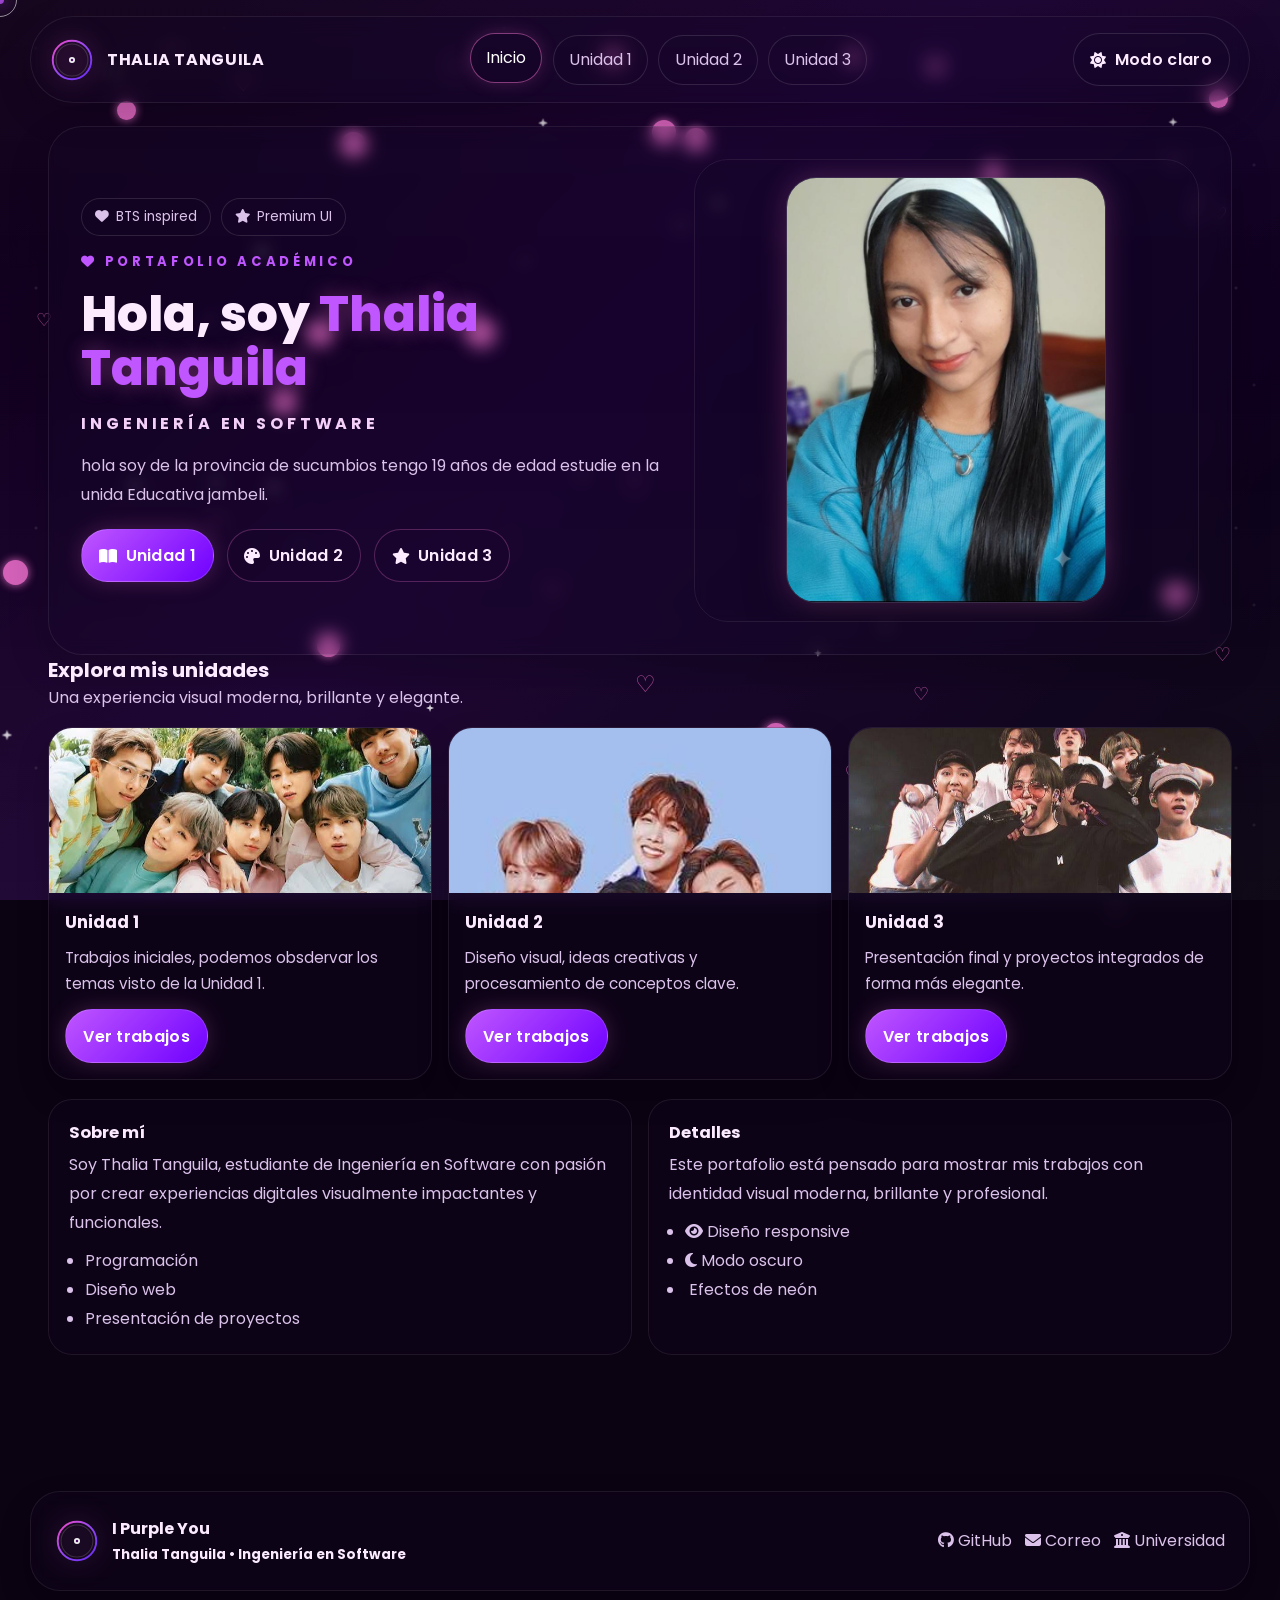
==== commit 24e97dd9: "fgfhgbf" ====
--- a/index.html
+++ b/index.html
@@ -3,7 +3,7 @@
   <head>
     <meta charset="UTF-8" />
     <meta name="viewport" content="width=device-width, initial-scale=1.0" />
-    <title>Portafolio BTS | Thalia Tanguila</title>
+    <title> Thalia Tanguila</title>
     <meta name="description" content="Portafolio profesional, elegante y moderno para mostrar trabajos de ingeniería en software." />
     <link rel="preconnect" href="https://fonts.googleapis.com" />
     <link rel="preconnect" href="https://fonts.gstatic.com" crossorigin />
@@ -37,7 +37,7 @@
             <p class="eyebrow"><i class="fa-solid fa-heart"></i> Portafolio académico</p>
             <h1>Hola, soy <span id="typed-name">Thalia Tanguila</span></h1>
             <p class="career">Ingeniería en Software</p>
-            <p class="intro">Soy estudiante de Ingeniería en Software y este portafolio reúne mis trabajos de forma elegante, clara y profesional para compartir con mi profesor.</p>
+            <p class="intro">hola soy de la provincia de sucumbios tengo 19 años de edad estudie en la unida Educativa jambeli.</p>
             <div class="hero-actions">
               <a class="btn btn-primary" href="unidad1.html"><i class="fa-solid fa-book-open"></i> Unidad 1</a>
               <a class="btn btn-secondary" href="unidad2.html"><i class="fa-solid fa-palette"></i> Unidad 2</a>
@@ -63,7 +63,7 @@
             <img src="imagenes/bts1.jpg" alt="Unidad 1" />
             <div class="unit-body">
               <h3>Unidad 1</h3>
-              <p>Trabajos iniciales, fundamentos y ejercicios con estilo visual profesional.</p>
+              <p>Trabajos iniciales,  podemos obsdervar los temas visto de la Unidad 1.</p>
               <a class="btn btn-primary" href="unidad1.html">Ver trabajos</a>
             </div>
           </article>
--- a/style.css
+++ b/style.css
@@ -3,33 +3,30 @@
    ========================= */
 
 :root {
-  --bg: radial-gradient(circle at top left, #3b0f53 0%, #1b0724 35%, #08010f 100%);
-  --bg-2: linear-gradient(135deg, rgba(121, 31, 166, 0.9) 0%, rgba(255, 41, 171, 0.85) 50%, rgba(32, 8, 54, 0.95) 100%);
-  --panel: rgba(13, 6, 28, 0.38);
-  --panel-strong: rgba(22, 10, 42, 0.72);
-  --text: #f9e3ff;
-  --muted: #d7b7ed;
-  --line: rgba(255, 255, 255, 0.18);
-  --accent: #ff4fcf;
-  --accent-2: #9b4dff;
-  --accent-3: #6d2cff;
-  --shadow: 0 22px 60px rgba(0, 0, 0, 0.34);
-  --glow: 0 0 22px rgba(255, 79, 207, 0.45);
+  --bg-color: #160020;
+  --bg-image: url('https://images.unsplash.com/photo-1493225457124-a3eb161ffa5f?auto=format&fit=crop&w=1800&q=80');
+  --panel: rgba(20, 10, 40, 0);
+  --text: #f8e7ff;
+  --muted: #e3c8f7;
+  --line: rgba(255, 255, 255, 0.08);
+  --accent: #f472d0;
+  --accent-2: #6f00ff;
+  --accent-3: #4b0082;
+  --accent-4: #8a2be2;
+  --shadow: 0 20px 45px rgba(0, 0, 0, 0.24);
 }
 
 body.theme-dark {
-  --bg: radial-gradient(circle at top left, #16051f 0%, #09010e 40%, #020104 100%);
-  --bg-2: linear-gradient(135deg, rgba(73, 15, 112, 0.95) 0%, rgba(124, 20, 105, 0.9) 55%, rgba(8, 4, 13, 0.98) 100%);
-  --panel: rgba(6, 3, 14, 0.5);
-  --panel-strong: rgba(13, 6, 24, 0.76);
-  --text: #fbe8ff;
-  --muted: #ccb5dd;
-  --line: rgba(255, 255, 255, 0.16);
-  --accent: #ff74d0;
-  --accent-2: #a15bff;
-  --accent-3: #4d15af;
-  --shadow: 0 24px 80px rgba(0, 0, 0, 0.5);
-  --glow: 0 0 28px rgba(255, 116, 208, 0.45);
+  --bg-color: #0b0212;
+  --panel: rgba(12, 6, 24, 0.24);
+  --text: #fceaff;
+  --muted: #dbc2ea;
+  --line: rgba(255, 255, 255, 0.08);
+  --accent: #c056ff;
+  --accent-2: #6f00ff;
+  --accent-3: #2d0055;
+  --accent-4: #8a2be2;
+  --shadow: 0 20px 55px rgba(0, 0, 0, 0.35);
 }
 
 * {
@@ -45,12 +42,11 @@
 body {
   font-family: 'Poppins', 'Montserrat', 'Segoe UI', sans-serif;
   color: var(--text);
-  background: var(--bg);
+  background: var(--bg-color);
   min-height: 100vh;
   overflow-x: hidden;
   position: relative;
   transition: background 0.5s ease, color 0.5s ease;
-  cursor: none;
 }
 
 body::before,
@@ -64,24 +60,24 @@
 
 body::before {
   background:
-    radial-gradient(circle at 15% 20%, rgba(255, 79, 207, 0.24) 0 8px, transparent 9px),
-    radial-gradient(circle at 80% 10%, rgba(155, 77, 255, 0.24) 0 7px, transparent 8px),
-    radial-gradient(circle at 70% 75%, rgba(255, 255, 255, 0.15) 0 6px, transparent 7px),
-    radial-gradient(circle at 30% 70%, rgba(255, 255, 255, 0.1) 0 5px, transparent 6px),
-    radial-gradient(1200px 700px at 50% 50%, rgba(255, 79, 207, 0.12), transparent 70%),
-    var(--bg-2);
-  background-size: 260px 260px, 220px 220px, 180px 180px, 200px 200px, auto, auto;
-  animation: drift 22s linear infinite;
+    linear-gradient(135deg, rgba(22, 0, 32, 0.74) 0%, rgba(45, 0, 85, 0.58) 45%, rgba(7, 2, 18, 0.82) 100%),
+    var(--bg-image);
+  background-size: cover;
+  background-position: center;
+  background-repeat: no-repeat;
+  background-attachment: fixed;
+  filter: saturate(1.15) brightness(0.74);
 }
 
 body::after {
-  background-image:
-    radial-gradient(circle, rgba(255,255,255,0.85) 0 1px, transparent 2px),
-    radial-gradient(circle, rgba(255,255,255,0.6) 0 1px, transparent 2px);
-  background-size: 180px 180px, 260px 260px;
-  opacity: 0.22;
-  mix-blend-mode: screen;
-  animation: twinkle 8s linear infinite;
+  background:
+    radial-gradient(circle at 15% 20%, rgba(255, 255, 255, 0.14) 0 1px, transparent 2px),
+    radial-gradient(circle at 80% 10%, rgba(255, 255, 255, 0.12) 0 1px, transparent 2px),
+    radial-gradient(circle at 70% 75%, rgba(255, 255, 255, 0.1) 0 1px, transparent 2px),
+    linear-gradient(180deg, rgba(255,255,255,0.04), transparent 35%, rgba(255,255,255,0.06));
+  background-size: 240px 240px, 280px 280px, 220px 220px, auto;
+  opacity: 0.7;
+  animation: shimmer 12s linear infinite;
 }
 
 body .cursor-dot,
@@ -105,7 +101,7 @@
 body .cursor-ring {
   width: 34px;
   height: 34px;
-  border: 1px solid rgba(255,255,255,0.55);
+  border: 1px solid rgba(255, 255, 255, 0.55);
   backdrop-filter: blur(10px);
   transition: width 0.2s ease, height 0.2s ease, border-color 0.2s ease;
 }
@@ -114,7 +110,7 @@
   width: 56px;
   height: 56px;
   border-color: var(--accent);
-  box-shadow: 0 0 18px rgba(255, 79, 207, 0.4);
+  box-shadow: 0 0 18px rgba(244, 114, 208, 0.35);
 }
 
 body .particle,
@@ -130,22 +126,22 @@
   width: 6px;
   height: 6px;
   border-radius: 50%;
-  background: var(--accent);
-  box-shadow: 0 0 10px var(--accent);
+  background: #f472d0;
+  box-shadow: 0 0 10px #f472d0;
   animation: floatParticle 8s linear infinite;
 }
 
 body .spark {
   width: 8px;
   height: 8px;
-  background: rgba(255,255,255,0.9);
+  background: rgba(255,255,255,0.94);
   clip-path: polygon(50% 0%, 61% 35%, 100% 50%, 61% 65%, 50% 100%, 39% 65%, 0% 50%, 39% 35%);
   animation: sparkle 2.4s ease-in-out infinite;
 }
 
 body .heart {
   font-size: 1rem;
-  color: rgba(255, 79, 207, 0.8);
+  color: rgba(244, 114, 208, 0.85);
   animation: floatHeart 5s ease-in-out infinite;
 }
 
@@ -167,15 +163,15 @@
 }
 
 button {
-  cursor: none;
+  cursor: pointer;
 }
 
 .glass {
-  background: var(--panel);
-  border: 1px solid var(--line);
-  backdrop-filter: blur(20px);
-  -webkit-backdrop-filter: blur(20px);
-  box-shadow: var(--shadow);
+  background: rgba(20, 10, 40, 0.25);
+  backdrop-filter: blur(8px);
+  -webkit-backdrop-filter: blur(8px);
+  border: 1px solid rgba(255, 255, 255, 0.08);
+  box-shadow: 0 12px 35px rgba(0, 0, 0, 0.18);
 }
 
 .site-shell {
@@ -195,10 +191,10 @@
   justify-content: space-between;
   align-items: center;
   gap: 1rem;
-  background: rgba(7, 3, 16, 0.24);
-  border: 1px solid rgba(255, 255, 255, 0.16);
-  backdrop-filter: blur(18px);
-  -webkit-backdrop-filter: blur(18px);
+  background: rgba(20, 10, 40, 0.18);
+  backdrop-filter: blur(10px);
+  -webkit-backdrop-filter: blur(10px);
+  border: 1px solid rgba(255, 255, 255, 0.08);
 }
 
 .brand {
@@ -214,13 +210,13 @@
   width: 44px;
   height: 44px;
   border-radius: 50%;
-  filter: drop-shadow(0 0 12px rgba(255, 79, 207, 0.7));
+  filter: drop-shadow(0 0 12px rgba(244, 114, 208, 0.75));
   transition: transform 0.25s ease, filter 0.25s ease;
 }
 
 .brand:hover img {
   transform: scale(1.08) rotate(-6deg);
-  filter: drop-shadow(0 0 22px rgba(255, 79, 207, 0.95));
+  filter: drop-shadow(0 0 22px rgba(244, 114, 208, 0.95));
 }
 
 .nav-links {
@@ -243,17 +239,16 @@
   justify-content: center;
   padding: 0.72rem 0.95rem;
   border-radius: 999px;
-  border: 1px solid rgba(255,255,255,0.16);
-  color: var(--muted);
-  background: rgba(255,255,255,0.04);
-  box-shadow: inset 0 0 0 1px rgba(255,255,255,0.06);
+  border: 1px solid rgba(255, 255, 255, 0.12);
+  color: var(--muted);
+  background: rgba(20, 10, 40, 0.16);
 }
 
 .nav-links a:hover,
 .nav-links a.active {
   color: white;
-  border-color: rgba(255, 79, 207, 0.65);
-  box-shadow: 0 0 18px rgba(255, 79, 207, 0.22), inset 0 0 18px rgba(255, 79, 207, 0.1);
+  border-color: rgba(244, 114, 208, 0.5);
+  box-shadow: 0 0 18px rgba(244, 114, 208, 0.2);
   transform: translateY(-2px);
 }
 
@@ -264,7 +259,7 @@
   justify-content: center;
   gap: 0.5rem;
   border-radius: 999px;
-  border: 1px solid rgba(255,255,255,0.16);
+  border: 1px solid rgba(255, 255, 255, 0.12);
   padding: 0.82rem 1.05rem;
   font-weight: 600;
   letter-spacing: 0.02em;
@@ -275,29 +270,29 @@
 .unit-card:hover,
 .work-card:hover {
   transform: translateY(-3px) scale(1.01);
-  box-shadow: 0 12px 30px rgba(255, 79, 207, 0.16);
+  box-shadow: 0 12px 30px rgba(244, 114, 208, 0.16);
 }
 
 .btn-primary {
   background: linear-gradient(135deg, var(--accent), var(--accent-2));
   color: white;
-  box-shadow: 0 0 22px rgba(255, 79, 207, 0.26);
-  border-color: rgba(255,255,255,0.22);
+  box-shadow: 0 0 22px rgba(244, 114, 208, 0.22);
+  border-color: rgba(255,255,255,0.16);
 }
 
 .btn-secondary {
-  background: rgba(255,255,255,0.06);
+  background: rgba(20, 10, 40, 0.16);
   color: var(--text);
-  border-color: rgba(255, 79, 207, 0.3);
+  border-color: rgba(244, 114, 208, 0.28);
 }
 
 .ghost-btn {
-  background: rgba(255,255,255,0.06);
+  background: rgba(20, 10, 40, 0.16);
   color: var(--text);
 }
 
 .ghost-btn:hover {
-  border-color: rgba(255, 79, 207, 0.5);
+  border-color: rgba(244, 114, 208, 0.5);
 }
 
 .container {
@@ -308,6 +303,18 @@
   z-index: 2;
 }
 
+.hero,
+.page-hero,
+.card,
+.unit-card,
+.work-card,
+.footer-card {
+  background: rgba(20, 10, 40, 0.25);
+  backdrop-filter: blur(8px);
+  -webkit-backdrop-filter: blur(8px);
+  border: 1px solid rgba(255,255,255,0.08);
+}
+
 .hero {
   display: grid;
   grid-template-columns: 1.08fr 0.92fr;
@@ -317,32 +324,7 @@
   border-radius: 34px;
   position: relative;
   overflow: hidden;
-}
-
-.hero::before,
-.hero::after {
-  content: '';
-  position: absolute;
-  border-radius: 50%;
-  filter: blur(48px);
-  pointer-events: none;
-  animation: pulseGlow 6s ease-in-out infinite;
-}
-
-.hero::before {
-  width: 260px;
-  height: 260px;
-  background: rgba(155, 77, 255, 0.32);
-  left: -80px;
-  top: -90px;
-}
-
-.hero::after {
-  width: 240px;
-  height: 240px;
-  background: rgba(255, 79, 207, 0.2);
-  right: -90px;
-  bottom: -100px;
+  box-shadow: 0 16px 40px rgba(0, 0, 0, 0.2);
 }
 
 .hero-copy {
@@ -363,8 +345,8 @@
   gap: 0.45rem;
   padding: 0.5rem 0.8rem;
   border-radius: 999px;
-  border: 1px solid rgba(255,255,255,0.16);
-  background: rgba(255,255,255,0.07);
+  border: 1px solid rgba(255,255,255,0.12);
+  background: rgba(20, 10, 40, 0.16);
   color: var(--muted);
   font-size: 0.86rem;
 }
@@ -386,7 +368,7 @@
 
 .hero h1 span {
   color: var(--accent);
-  text-shadow: 0 0 20px rgba(255, 79, 207, 0.36);
+  text-shadow: 0 0 20px rgba(244, 114, 208, 0.35);
 }
 
 .hero .career,
@@ -395,7 +377,7 @@
   font-weight: 700;
   letter-spacing: 0.24em;
   text-transform: uppercase;
-  color: #f6d0f8;
+  color: #f4d0f9;
 }
 
 .hero .intro {
@@ -420,25 +402,17 @@
   min-height: 440px;
   padding: 1.1rem;
   border-radius: 34px;
-  background: rgba(255,255,255,0.05);
-  border: 1px solid rgba(255,255,255,0.16);
+  background: transparent;
+  border: 1px solid rgba(255,255,255,0.08);
   overflow: hidden;
-}
-
-.media-card::before {
-  content: '';
-  position: absolute;
-  inset: 10%;
-  border-radius: 28px;
-  border: 1px solid rgba(255, 79, 207, 0.2);
-  box-shadow: inset 0 0 40px rgba(255, 79, 207, 0.16);
+  backdrop-filter: blur(6px);
 }
 
 .profile-photo {
   width: min(100%, 320px);
   border-radius: 30px;
-  border: 2px solid rgba(255,255,255,0.22);
-  box-shadow: 0 0 40px rgba(255, 79, 207, 0.24);
+  border: 1px solid rgba(255,255,255,0.16);
+  box-shadow: 0 0 28px rgba(244, 114, 208, 0.24), 0 22px 44px rgba(0, 0, 0, 0.26);
   object-fit: cover;
   position: relative;
   z-index: 2;
@@ -447,12 +421,10 @@
 
 .profile-backdrop {
   position: absolute;
-  inset: 0;
-  background: url('imagenes/bts-logo.svg') center/contain no-repeat;
-  opacity: 0.18;
-  filter: drop-shadow(0 0 20px rgba(255, 79, 207, 0.26));
+  inset: 12%;
+  background: radial-gradient(circle, rgba(244, 114, 208, 0.16) 0%, transparent 70%);
+  filter: blur(20px);
   transform: scale(1.04);
-  animation: rotateSlow 12s linear infinite;
 }
 
 .section-head {
@@ -486,18 +458,7 @@
   border-radius: 24px;
   overflow: hidden;
   padding: 0;
-  border: 1px solid rgba(255,255,255,0.16);
-  background: linear-gradient(145deg, rgba(255,255,255,0.06), rgba(255,79,207,0.08));
-  box-shadow: var(--shadow);
-  position: relative;
-}
-
-.unit-card::before {
-  content: '';
-  position: absolute;
-  inset: 0;
-  background: linear-gradient(140deg, rgba(255, 79, 207, 0.2), transparent 55%);
-  pointer-events: none;
+  box-shadow: 0 14px 32px rgba(0, 0, 0, 0.18);
 }
 
 .unit-card img {
@@ -540,18 +501,8 @@
 .card {
   border-radius: 24px;
   padding: 1.25rem;
-  background: rgba(255,255,255,0.05);
-  border: 1px solid rgba(255,255,255,0.12);
   position: relative;
   overflow: hidden;
-}
-
-.card::before {
-  content: '';
-  position: absolute;
-  inset: 0;
-  background: linear-gradient(135deg, rgba(255, 79, 207, 0.1), transparent 70%);
-  pointer-events: none;
 }
 
 .card h3 {
@@ -576,17 +527,7 @@
   margin-bottom: 1.2rem;
   position: relative;
   overflow: hidden;
-}
-
-.page-hero::after {
-  content: '';
-  position: absolute;
-  inset: auto -10% -8% auto;
-  width: 260px;
-  height: 260px;
-  background: rgba(255,79,207,0.16);
-  border-radius: 50%;
-  filter: blur(50px);
+  box-shadow: 0 14px 30px rgba(0, 0, 0, 0.16);
 }
 
 .page-hero h1 {
@@ -609,9 +550,7 @@
 .work-card {
   border-radius: 24px;
   overflow: hidden;
-  background: rgba(255,255,255,0.05);
-  border: 1px solid rgba(255,255,255,0.14);
-  box-shadow: var(--shadow);
+  box-shadow: 0 14px 32px rgba(0, 0, 0, 0.18);
 }
 
 .work-card img {
@@ -638,7 +577,7 @@
 
 .work-meta {
   font-size: 0.9rem;
-  color: #f5d0f6;
+  color: #f5cff8;
   font-weight: 600;
 }
 
@@ -651,14 +590,6 @@
 .work-actions .btn {
   padding: 0.7rem 0.88rem;
   font-size: 0.92rem;
-}
-
-.page-two .page-hero {
-  background: linear-gradient(120deg, rgba(119, 40, 255, 0.2), rgba(255,79,207,0.1));
-}
-
-.page-three .page-hero {
-  background: linear-gradient(120deg, rgba(255,79,207,0.16), rgba(109, 44, 255, 0.16));
 }
 
 .footer {
@@ -678,9 +609,7 @@
   align-items: center;
   gap: 1rem;
   flex-wrap: wrap;
-  background: rgba(255,255,255,0.05);
-  border: 1px solid rgba(255,255,255,0.12);
-  box-shadow: var(--shadow);
+  box-shadow: 0 14px 32px rgba(0, 0, 0, 0.18);
 }
 
 .footer-brand {
@@ -694,7 +623,7 @@
   width: 44px;
   height: 44px;
   border-radius: 50%;
-  filter: drop-shadow(0 0 12px rgba(255,79,207,0.6));
+  filter: drop-shadow(0 0 12px rgba(244, 114, 208, 0.6));
 }
 
 .footer-links {
@@ -714,7 +643,7 @@
   border: none;
   color: white;
   background: linear-gradient(135deg, var(--accent), var(--accent-2));
-  box-shadow: 0 0 24px rgba(255,79,207,0.24);
+  box-shadow: 0 0 24px rgba(244, 114, 208, 0.24);
   opacity: 0;
   pointer-events: none;
   transition: opacity 0.3s ease, transform 0.3s ease;
@@ -737,29 +666,9 @@
   transform: translateY(0);
 }
 
-@keyframes drift {
-  from { transform: translate3d(0,0,0); }
-  to { transform: translate3d(24px, -18px, 0); }
-}
-
-@keyframes twinkle {
-  0%, 100% { transform: scale(1); opacity: 0.2; }
-  50% { transform: scale(1.03); opacity: 0.3; }
-}
-
-@keyframes pulseGlow {
-  0%, 100% { transform: scale(1); opacity: 0.95; }
-  50% { transform: scale(1.08); opacity: 0.7; }
-}
-
-@keyframes floatCard {
-  0%, 100% { transform: translateY(0); }
-  50% { transform: translateY(-8px); }
-}
-
-@keyframes rotateSlow {
-  from { transform: rotate(0deg) scale(1.04); }
-  to { transform: rotate(360deg) scale(1.04); }
+@keyframes shimmer {
+  0%, 100% { transform: translate3d(0, 0, 0); }
+  50% { transform: translate3d(12px, -10px, 0); }
 }
 
 @keyframes sparkle {
@@ -776,6 +685,11 @@
 @keyframes floatHeart {
   0%, 100% { transform: translateY(0) rotate(0deg); }
   50% { transform: translateY(-18px) rotate(12deg); }
+}
+
+@keyframes floatCard {
+  0%, 100% { transform: translateY(0); }
+  50% { transform: translateY(-8px); }
 }
 
 @media (max-width: 980px) {
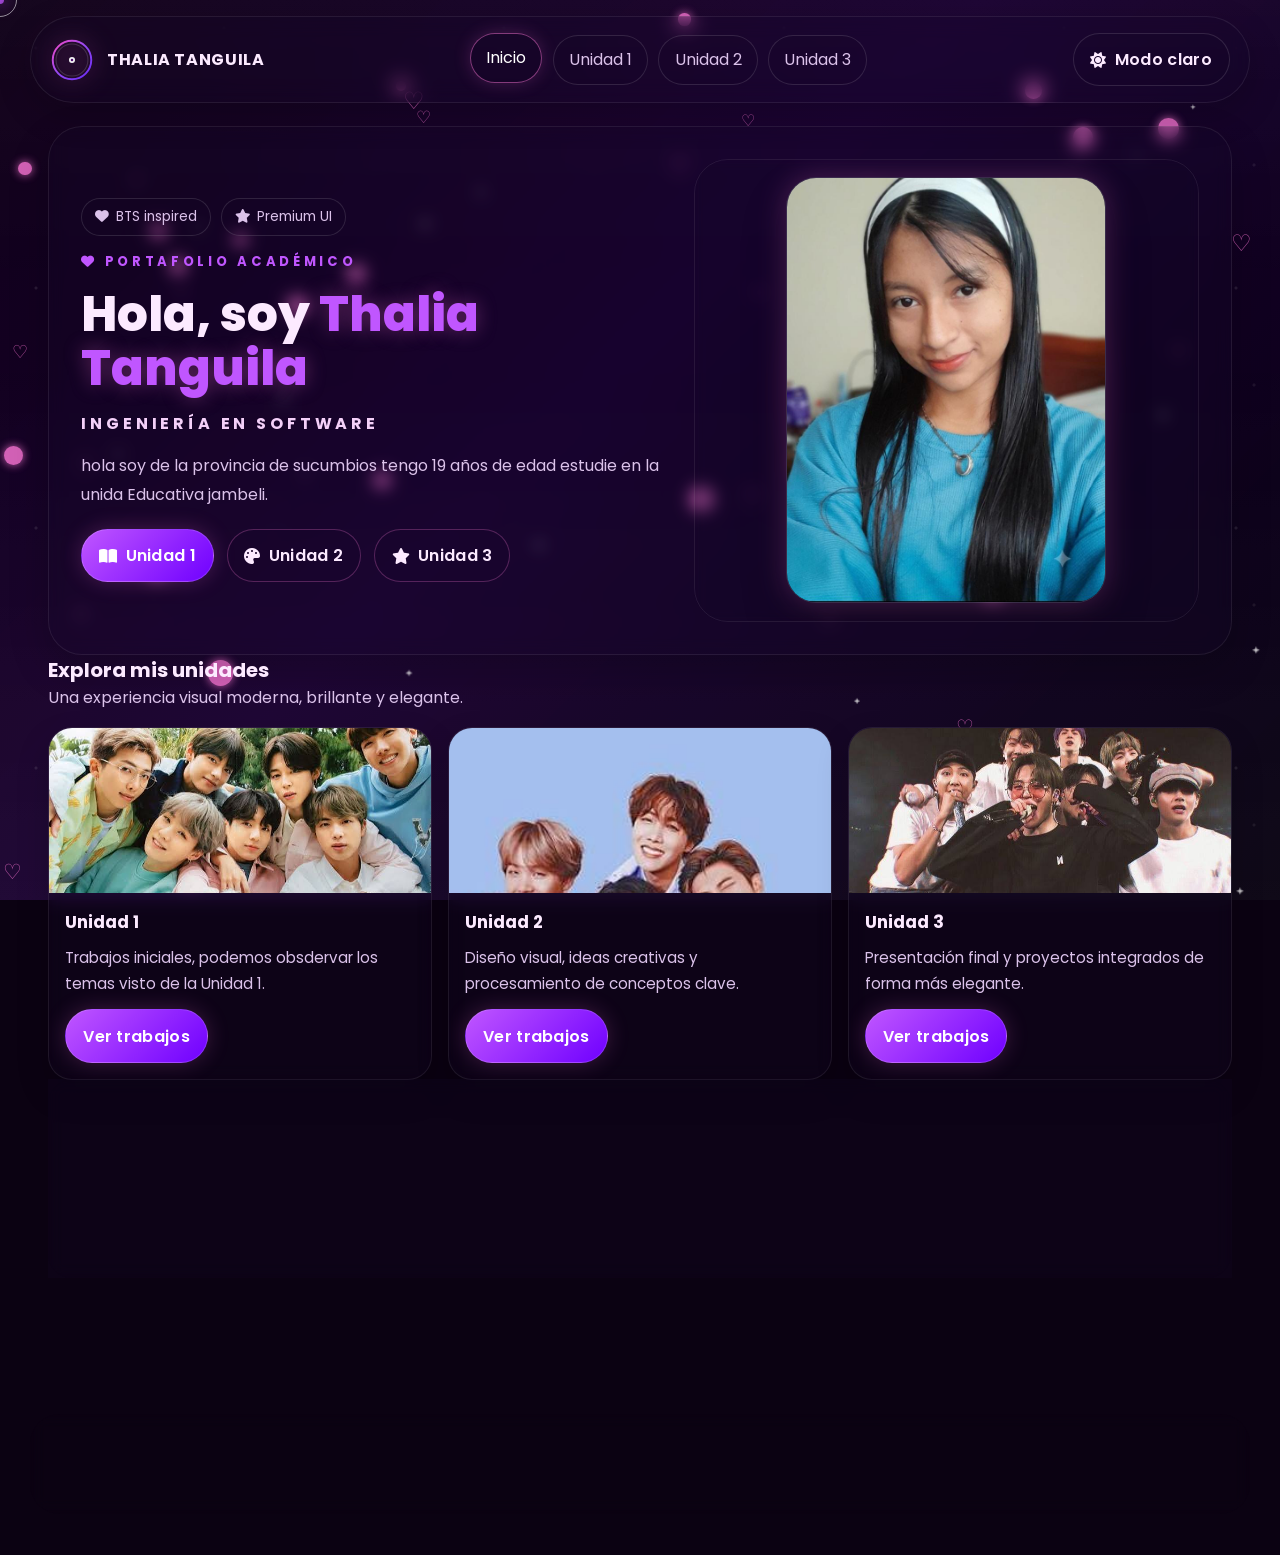
==== commit ce03bc60: "cdf" ====
--- a/index.html
+++ b/index.html
@@ -87,16 +87,7 @@
           </article>
         </section>
 
-        <section class="about-grid">
-          <article class="card reveal">
-            <h3>Sobre mí</h3>
-            <p>Soy Thalia Tanguila, estudiante de Ingeniería en Software con pasión por crear experiencias digitales visualmente impactantes y funcionales.</p>
-            <ul>
-              <li>Programación</li>
-              <li>Diseño web</li>
-              <li>Presentación de proyectos</li>
-            </ul>
-          </article>
+      
 
           <article class="card reveal">
             <h3>Detalles</h3>
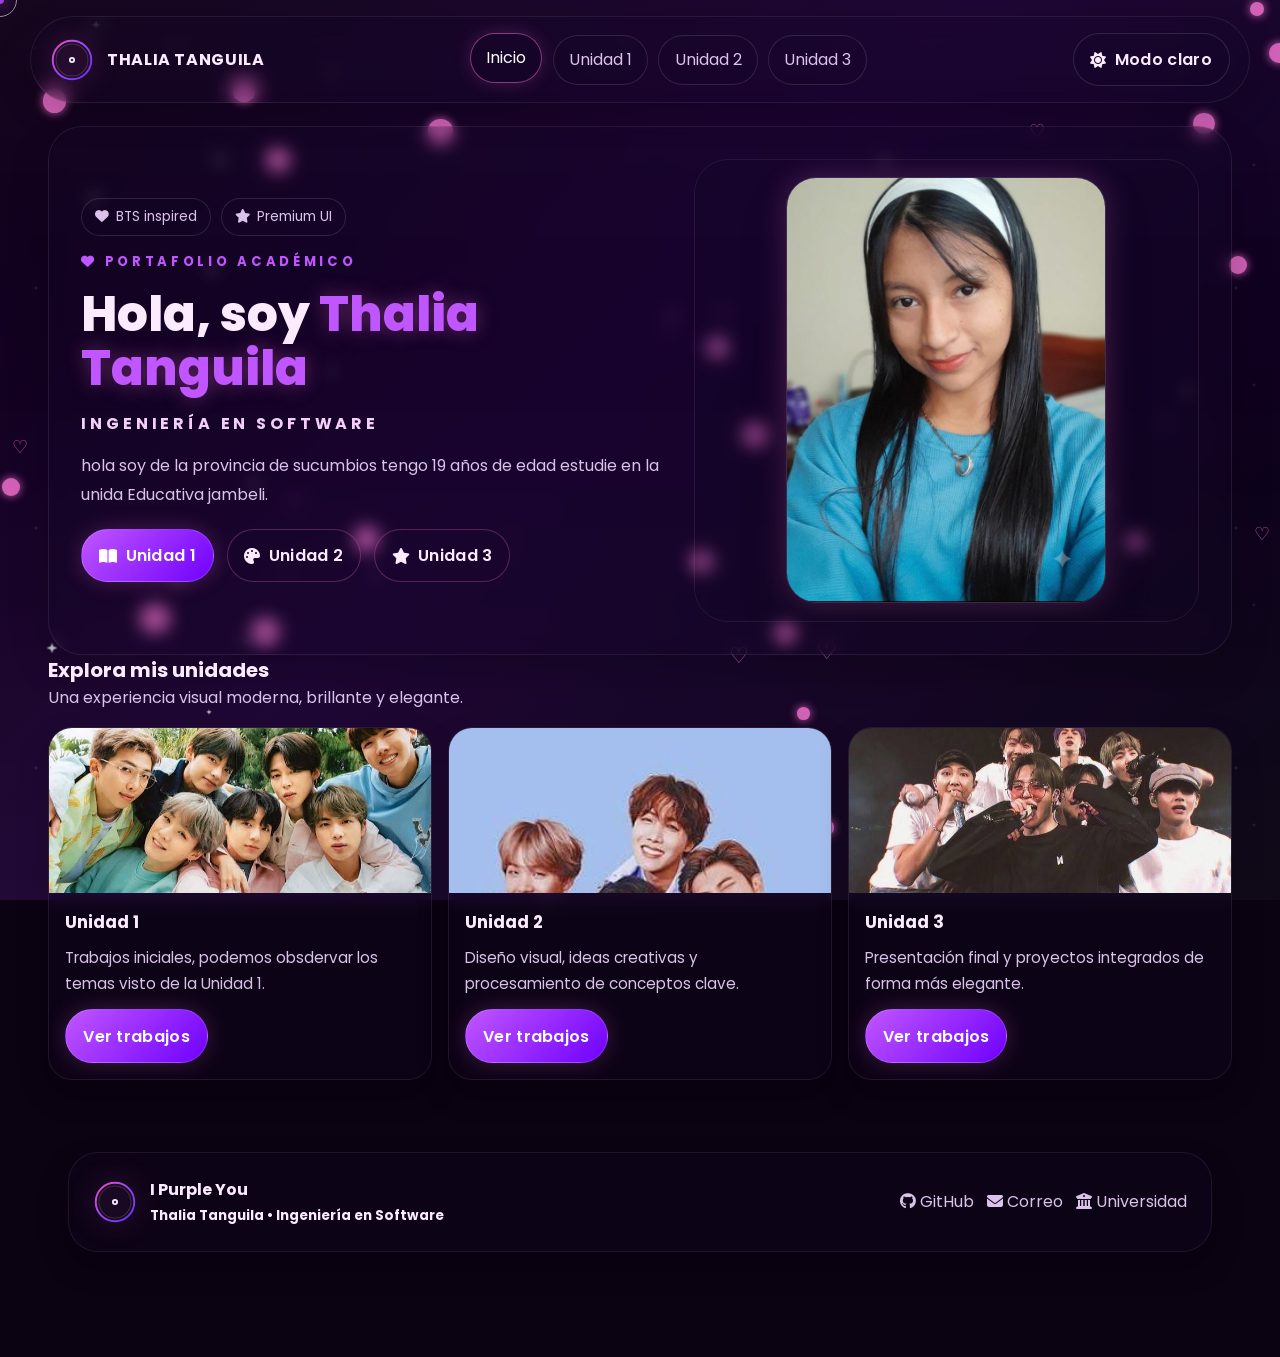
==== commit 2c0ee27b: "fgfrg" ====
--- a/index.html
+++ b/index.html
@@ -89,17 +89,7 @@
 
       
 
-          <article class="card reveal">
-            <h3>Detalles</h3>
-            <p>Este portafolio está pensado para mostrar mis trabajos con identidad visual moderna, brillante y profesional.</p>
-            <ul>
-              <li><i class="fa-solid fa-eye"></i> Diseño responsive</li>
-              <li><i class="fa-solid fa-moon"></i> Modo oscuro</li>
-              <li><i class="fa-solid fa-sparkles"></i> Efectos de neón</li>
-            </ul>
-          </article>
-        </section>
-      </main>
+    
 
       <footer class="footer">
         <div class="footer-card glass">
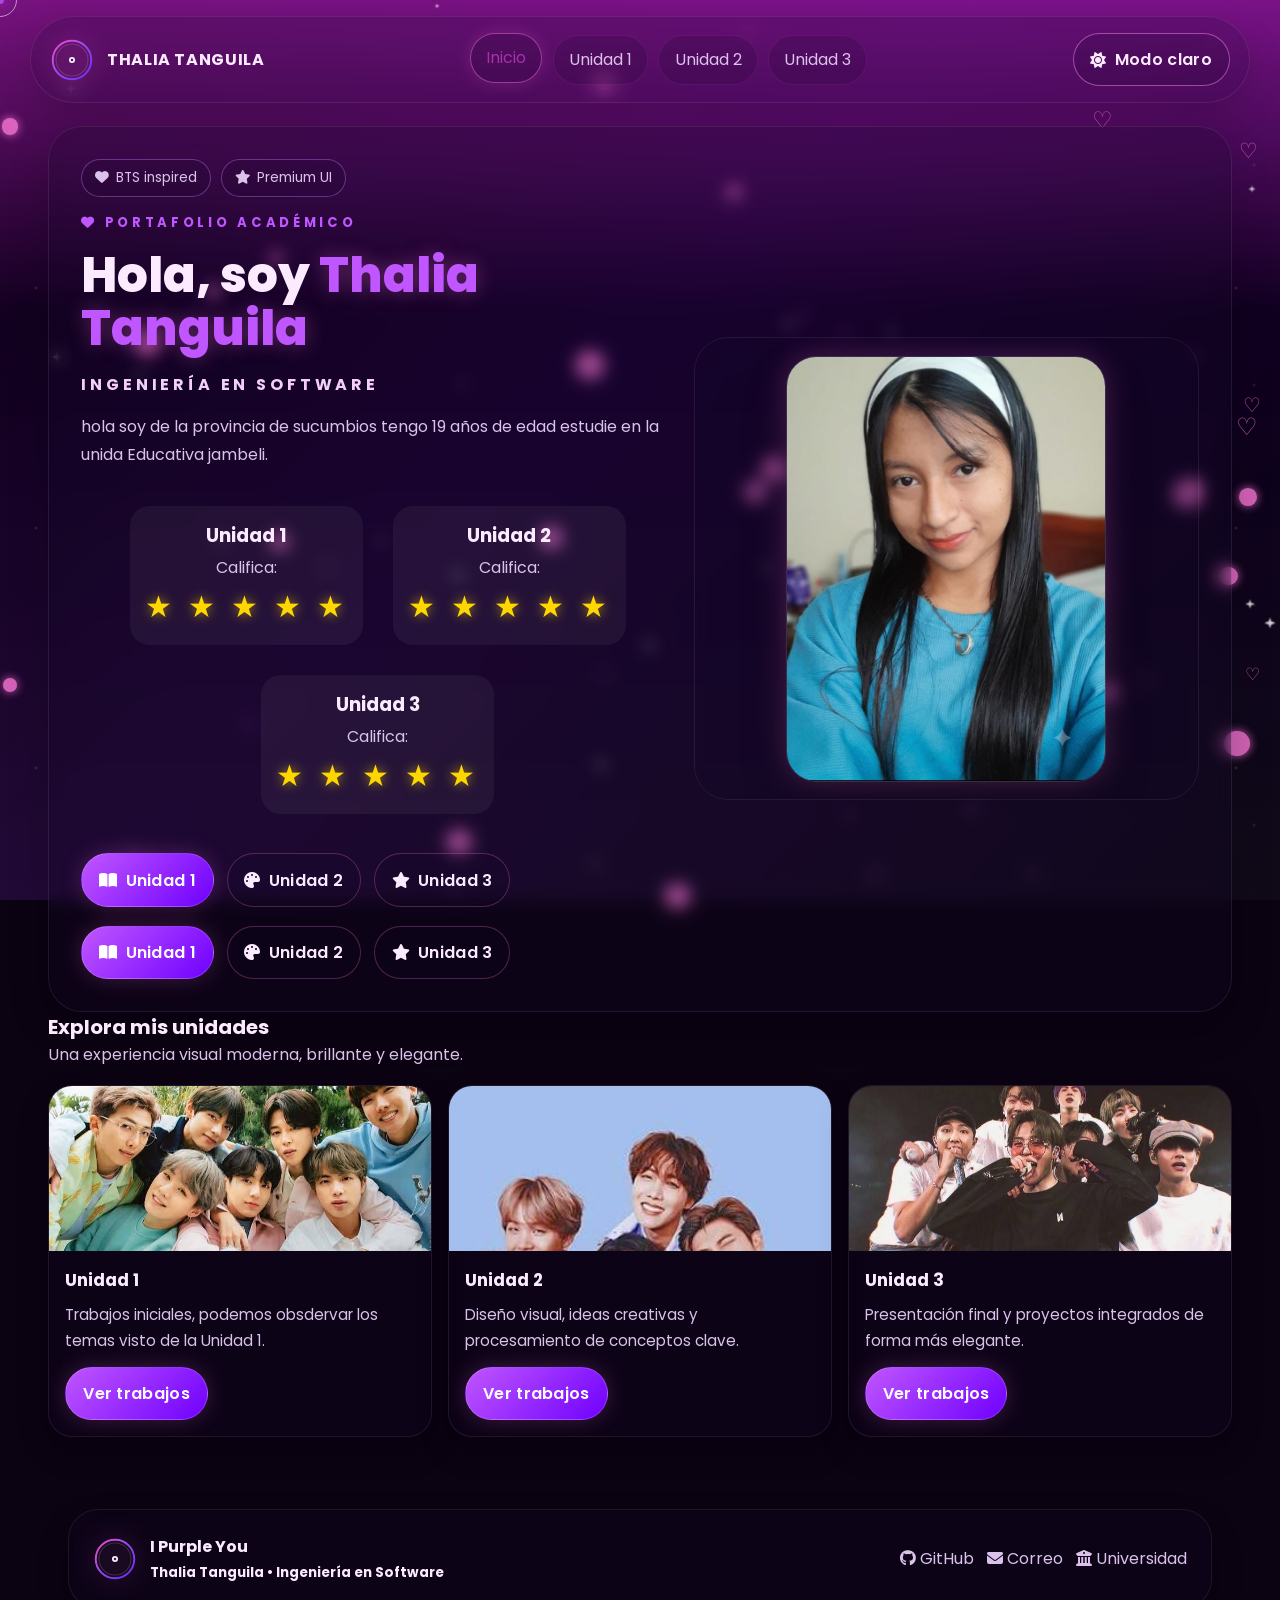
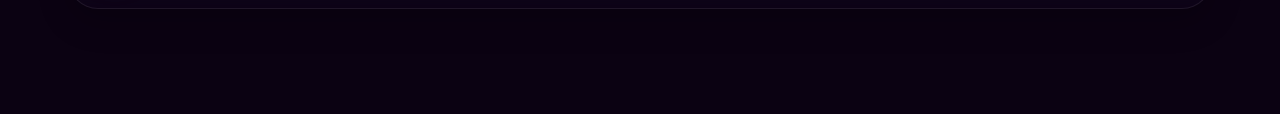
==== commit afcf32f8: "CAMBIO" ====
--- a/index.html
+++ b/index.html
@@ -38,6 +38,50 @@
             <h1>Hola, soy <span id="typed-name">Thalia Tanguila</span></h1>
             <p class="career">Ingeniería en Software</p>
             <p class="intro">hola soy de la provincia de sucumbios tengo 19 años de edad estudie en la unida Educativa jambeli.</p>
+            
+
+<!-- CALIFICACIÓN DE UNIDADES -->
+<div class="calificaciones">
+
+  <div class="calificacion-item">
+    <h3>Unidad 1</h3>
+    <p>Califica:</p>
+    <div class="estrellas">
+      ★ ★ ★ ★ ★
+    </div>
+  </div>
+
+  <div class="calificacion-item">
+    <h3>Unidad 2</h3>
+    <p>Califica:</p>
+    <div class="estrellas">
+      ★ ★ ★ ★ ★
+    </div>
+  </div>
+
+  <div class="calificacion-item">
+    <h3>Unidad 3</h3>
+    <p>Califica:</p>
+    <div class="estrellas">
+      ★ ★ ★ ★ ★
+    </div>
+  </div>
+
+</div>
+
+<div class="hero-actions">
+  <a class="btn btn-primary" href="unidad1.html">
+    <i class="fa-solid fa-book-open"></i> Unidad 1
+  </a>
+
+  <a class="btn btn-secondary" href="unidad2.html">
+    <i class="fa-solid fa-palette"></i> Unidad 2
+  </a>
+
+  <a class="btn btn-secondary" href="unidad3.html">
+    <i class="fa-solid fa-star"></i> Unidad 3
+  </a>
+</div>
             <div class="hero-actions">
               <a class="btn btn-primary" href="unidad1.html"><i class="fa-solid fa-book-open"></i> Unidad 1</a>
               <a class="btn btn-secondary" href="unidad2.html"><i class="fa-solid fa-palette"></i> Unidad 2</a>
--- a/style.css
+++ b/style.css
@@ -74,7 +74,7 @@
     radial-gradient(circle at 15% 20%, rgba(255, 255, 255, 0.14) 0 1px, transparent 2px),
     radial-gradient(circle at 80% 10%, rgba(255, 255, 255, 0.12) 0 1px, transparent 2px),
     radial-gradient(circle at 70% 75%, rgba(255, 255, 255, 0.1) 0 1px, transparent 2px),
-    linear-gradient(180deg, rgba(255,255,255,0.04), transparent 35%, rgba(255,255,255,0.06));
+    linear-gradient(180deg, rgba(226, 38, 233, 0.705), transparent 35%, rgba(255,255,255,0.06));
   background-size: 240px 240px, 280px 280px, 220px 220px, auto;
   opacity: 0.7;
   animation: shimmer 12s linear infinite;
@@ -170,7 +170,7 @@
   background: rgba(20, 10, 40, 0.25);
   backdrop-filter: blur(8px);
   -webkit-backdrop-filter: blur(8px);
-  border: 1px solid rgba(255, 255, 255, 0.08);
+  border: 1px solid rgba(224, 92, 236, 0.514);
   box-shadow: 0 12px 35px rgba(0, 0, 0, 0.18);
 }
 
@@ -239,14 +239,14 @@
   justify-content: center;
   padding: 0.72rem 0.95rem;
   border-radius: 999px;
-  border: 1px solid rgba(255, 255, 255, 0.12);
+  border: 1px solid rgba(226, 87, 219, 0.12);
   color: var(--muted);
   background: rgba(20, 10, 40, 0.16);
 }
 
 .nav-links a:hover,
 .nav-links a.active {
-  color: white;
+  color: rgba(221, 75, 214, 0.623);
   border-color: rgba(244, 114, 208, 0.5);
   box-shadow: 0 0 18px rgba(244, 114, 208, 0.2);
   transform: translateY(-2px);
@@ -259,7 +259,7 @@
   justify-content: center;
   gap: 0.5rem;
   border-radius: 999px;
-  border: 1px solid rgba(255, 255, 255, 0.12);
+  border: 1px solid rgba(226, 130, 226, 0.541);
   padding: 0.82rem 1.05rem;
   font-weight: 600;
   letter-spacing: 0.02em;
@@ -345,7 +345,7 @@
   gap: 0.45rem;
   padding: 0.5rem 0.8rem;
   border-radius: 999px;
-  border: 1px solid rgba(255,255,255,0.12);
+  border: 1px solid rgba(187, 115, 235, 0.411);
   background: rgba(20, 10, 40, 0.16);
   color: var(--muted);
   font-size: 0.86rem;
@@ -722,3 +722,40 @@
     font-size: 2rem;
   }
 }
+
+/* =========================
+   CALIFICACIÓN CON ESTRELLAS
+========================= */
+
+.calificaciones {
+  display: flex;
+  justify-content: center;
+  align-items: center;
+  gap: 30px;
+  margin: 20px 0;
+  flex-wrap: wrap;
+}
+
+.calificacion-item {
+  text-align: center;
+  background: rgba(255,255,255,0.05);
+  padding: 15px;
+  border-radius: 20px;
+}
+
+.calificacion-item h3 {
+  margin-bottom: 5px;
+  color: var(--text);
+}
+
+.calificacion-item p {
+  color: var(--muted);
+  margin-bottom: 5px;
+}
+
+.estrellas {
+  color: gold;
+  font-size: 30px;
+  letter-spacing: 4px;
+  text-shadow: 0 0 12px rgba(255, 215, 0, 0.6);
+}
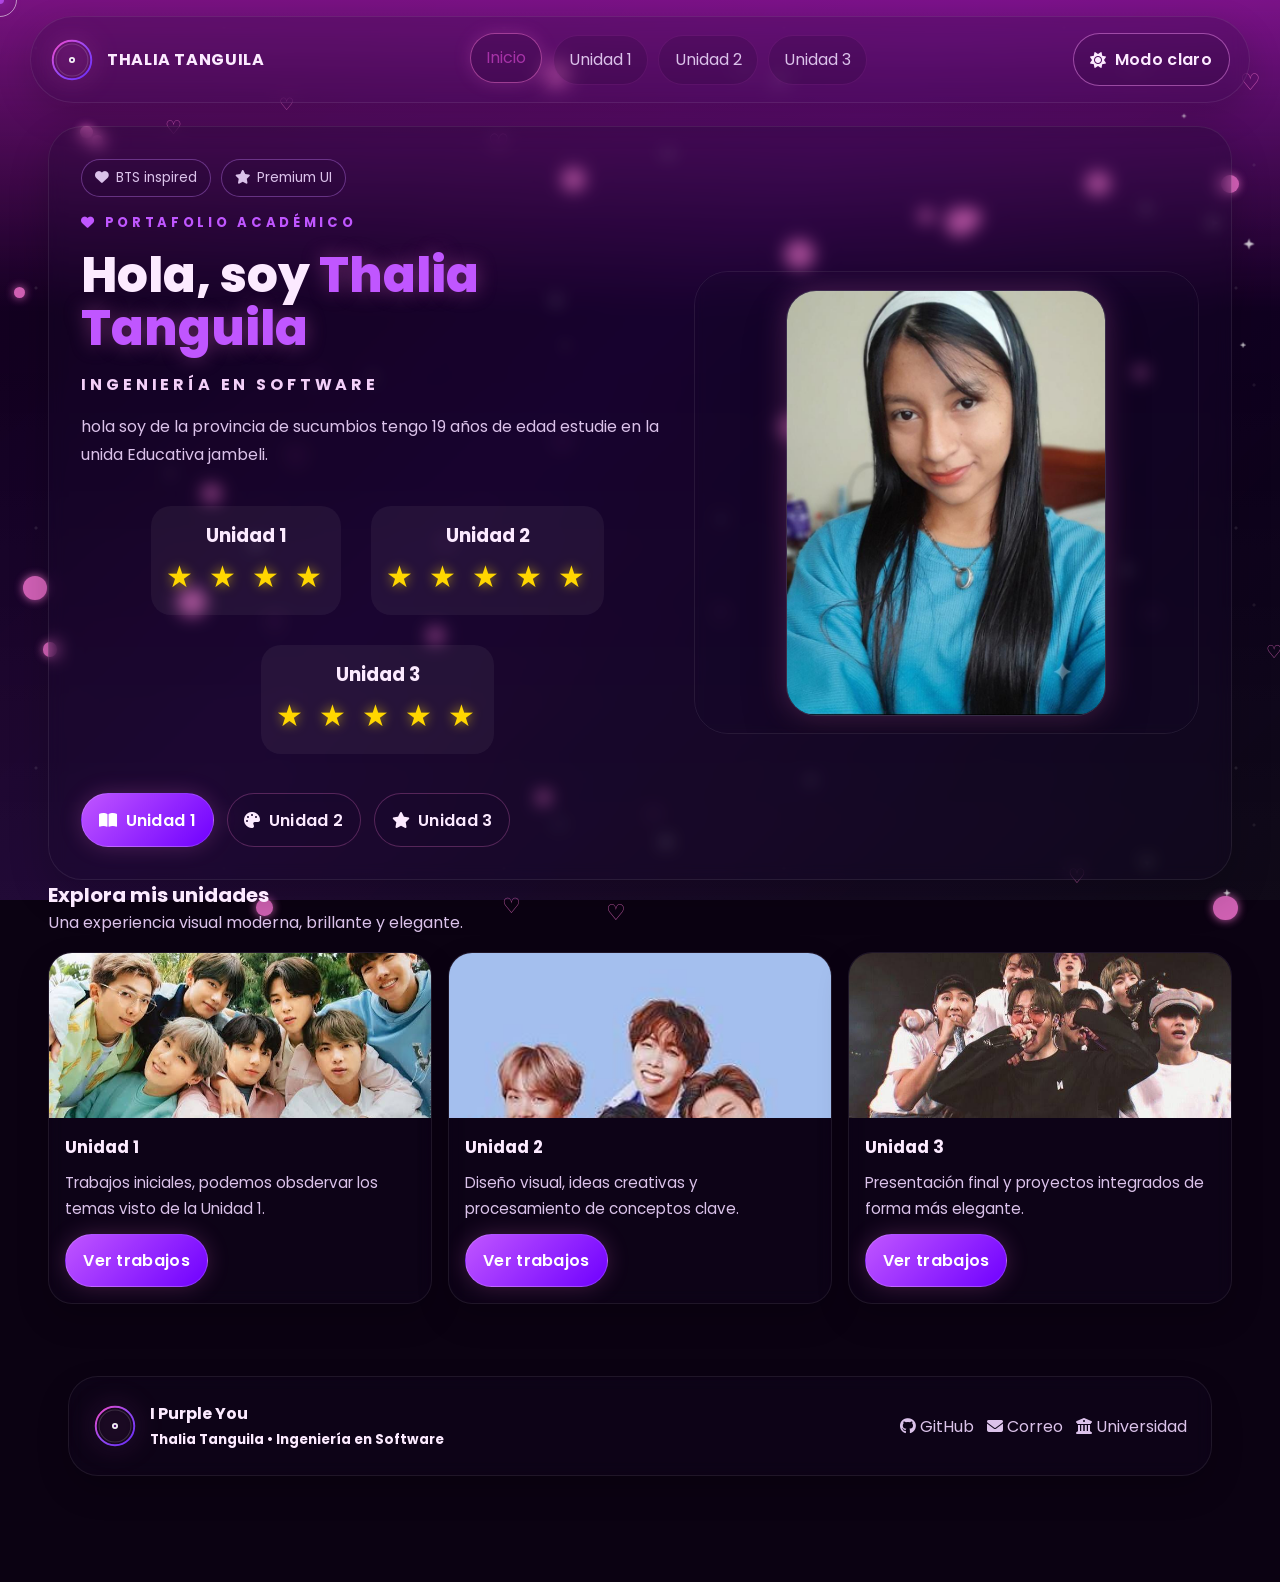
==== commit a5b10137: "CAMBIO" ====
--- a/index.html
+++ b/index.html
@@ -45,15 +45,13 @@
 
   <div class="calificacion-item">
     <h3>Unidad 1</h3>
-    <p>Califica:</p>
     <div class="estrellas">
-      ★ ★ ★ ★ ★
+      ★ ★ ★ ★ 
     </div>
   </div>
 
   <div class="calificacion-item">
     <h3>Unidad 2</h3>
-    <p>Califica:</p>
     <div class="estrellas">
       ★ ★ ★ ★ ★
     </div>
@@ -61,7 +59,6 @@
 
   <div class="calificacion-item">
     <h3>Unidad 3</h3>
-    <p>Califica:</p>
     <div class="estrellas">
       ★ ★ ★ ★ ★
     </div>
@@ -69,19 +66,7 @@
 
 </div>
 
-<div class="hero-actions">
-  <a class="btn btn-primary" href="unidad1.html">
-    <i class="fa-solid fa-book-open"></i> Unidad 1
-  </a>
 
-  <a class="btn btn-secondary" href="unidad2.html">
-    <i class="fa-solid fa-palette"></i> Unidad 2
-  </a>
-
-  <a class="btn btn-secondary" href="unidad3.html">
-    <i class="fa-solid fa-star"></i> Unidad 3
-  </a>
-</div>
             <div class="hero-actions">
               <a class="btn btn-primary" href="unidad1.html"><i class="fa-solid fa-book-open"></i> Unidad 1</a>
               <a class="btn btn-secondary" href="unidad2.html"><i class="fa-solid fa-palette"></i> Unidad 2</a>
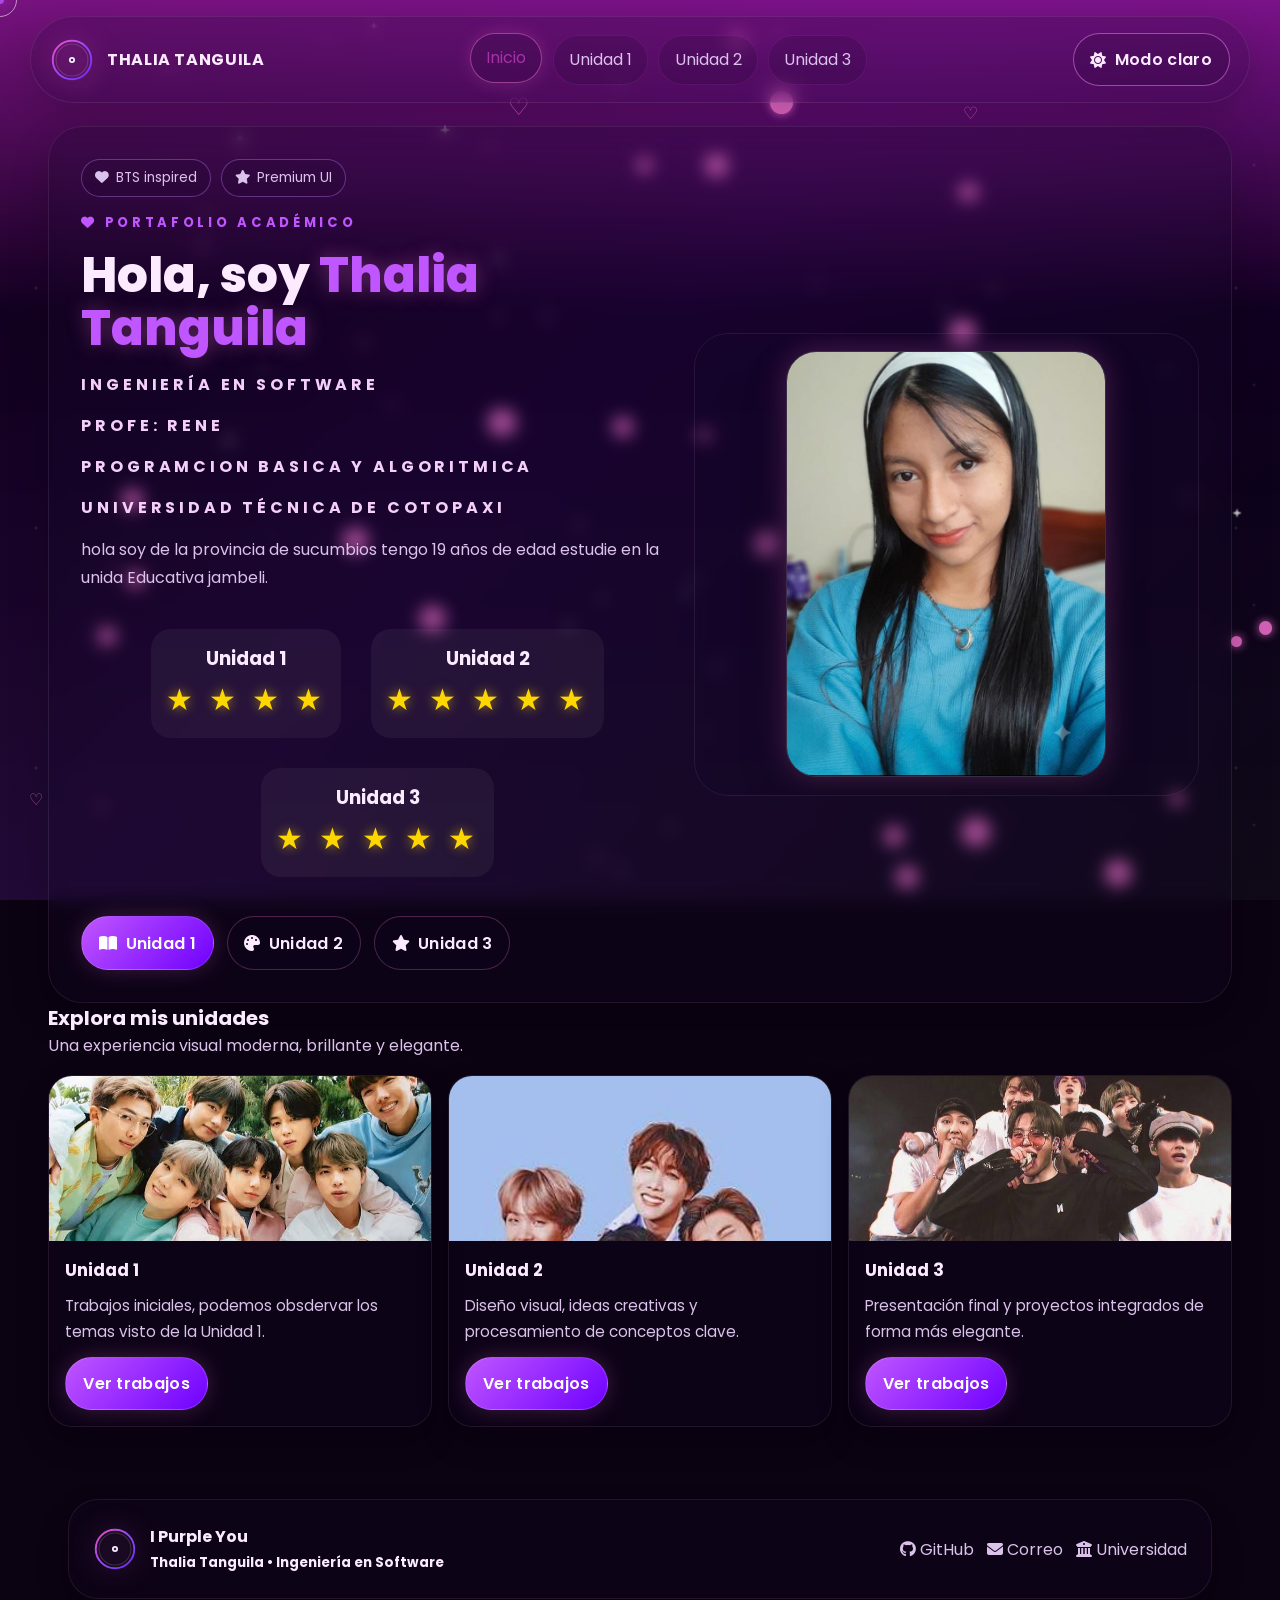
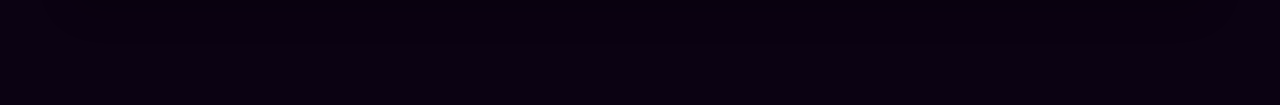
==== commit a8c210d6: "BVF" ====
--- a/index.html
+++ b/index.html
@@ -37,6 +37,10 @@
             <p class="eyebrow"><i class="fa-solid fa-heart"></i> Portafolio académico</p>
             <h1>Hola, soy <span id="typed-name">Thalia Tanguila</span></h1>
             <p class="career">Ingeniería en Software</p>
+            <p class="career">PROFE: RENE </p>
+            <p class="career">PROGRAMCION BASICA Y ALGORITMICA </p>
+            <p class="career">UNIVERSIDAD TÉCNICA DE COTOPAXI </p>
+            
             <p class="intro">hola soy de la provincia de sucumbios tengo 19 años de edad estudie en la unida Educativa jambeli.</p>
             
 
--- a/style.css
+++ b/style.css
@@ -758,4 +758,15 @@
   font-size: 30px;
   letter-spacing: 4px;
   text-shadow: 0 0 12px rgba(255, 215, 0, 0.6);
+}
+.datos-academicos {
+  display: flex;
+  flex-direction: column;
+  gap: 8px;
+  color: var(--muted);
+  margin-top: 10px;
+}
+
+.datos-academicos p {
+  font-size: 0.95rem;
 }
